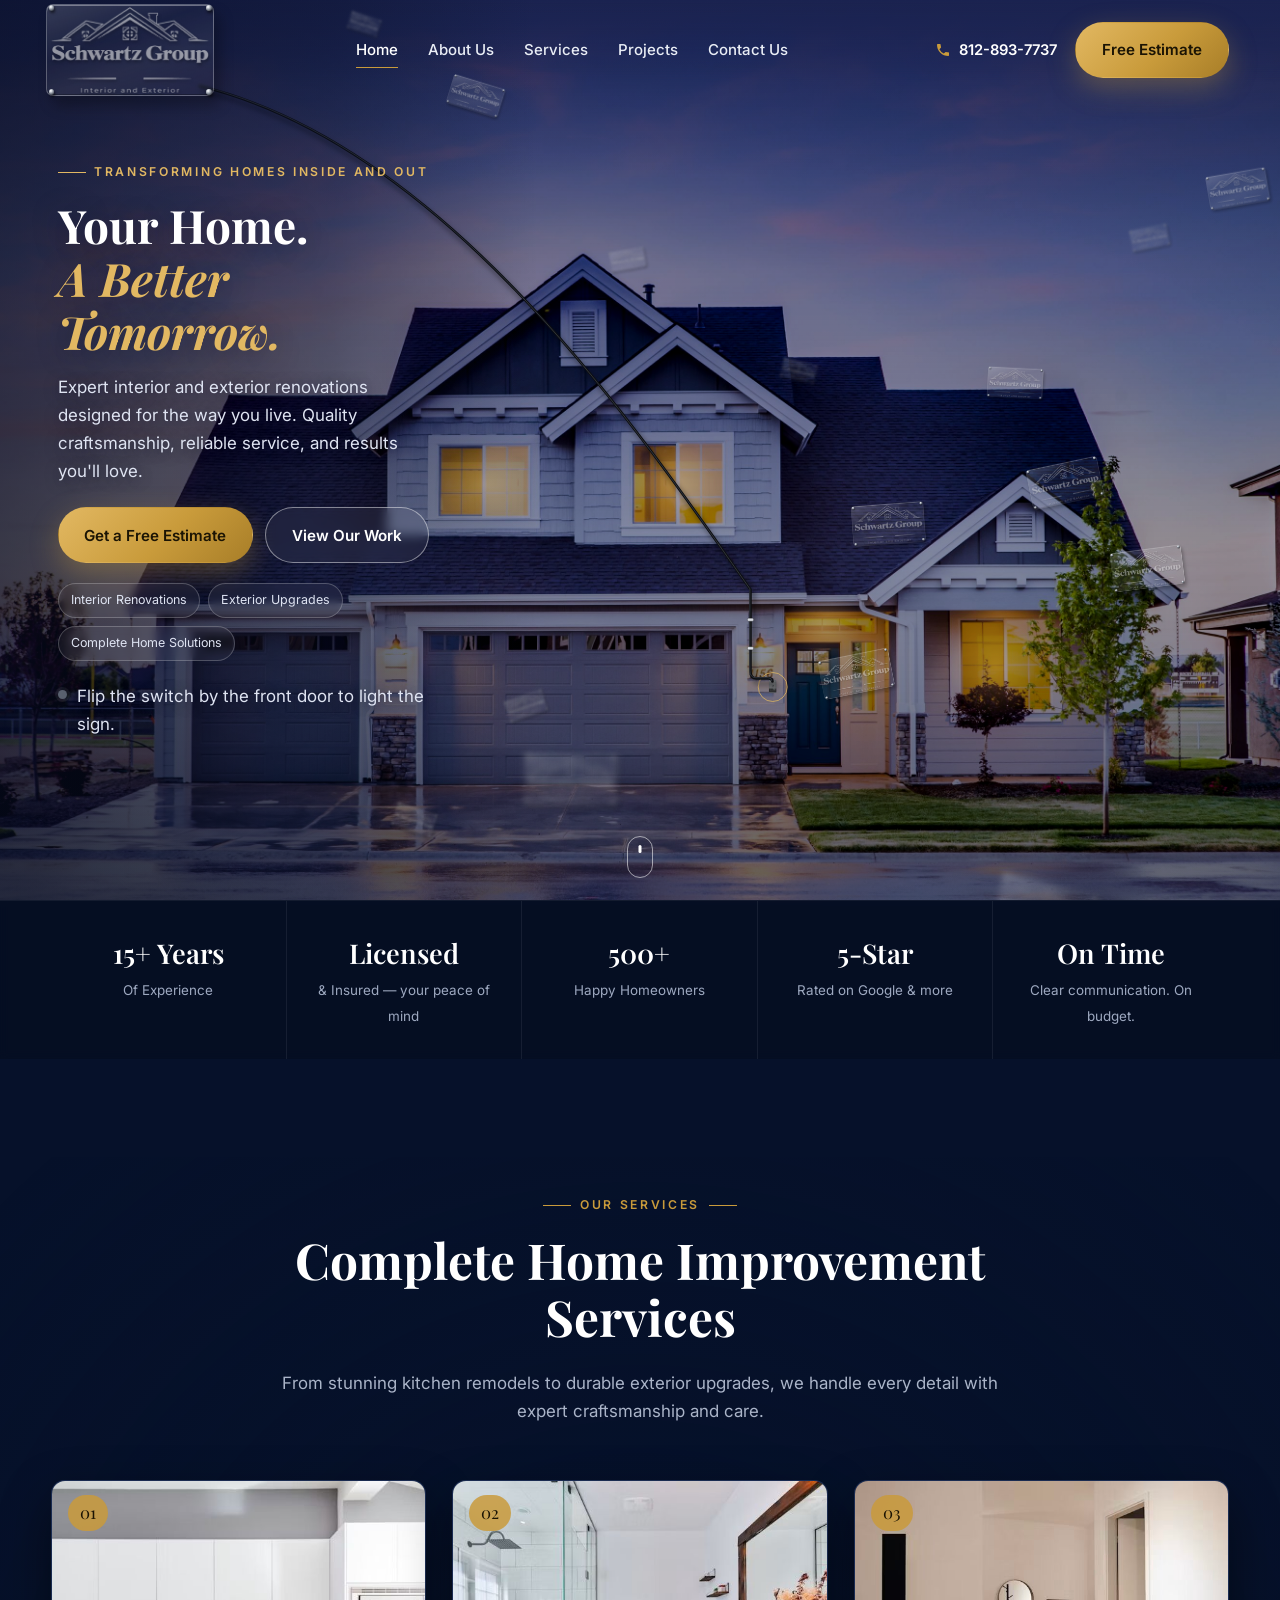
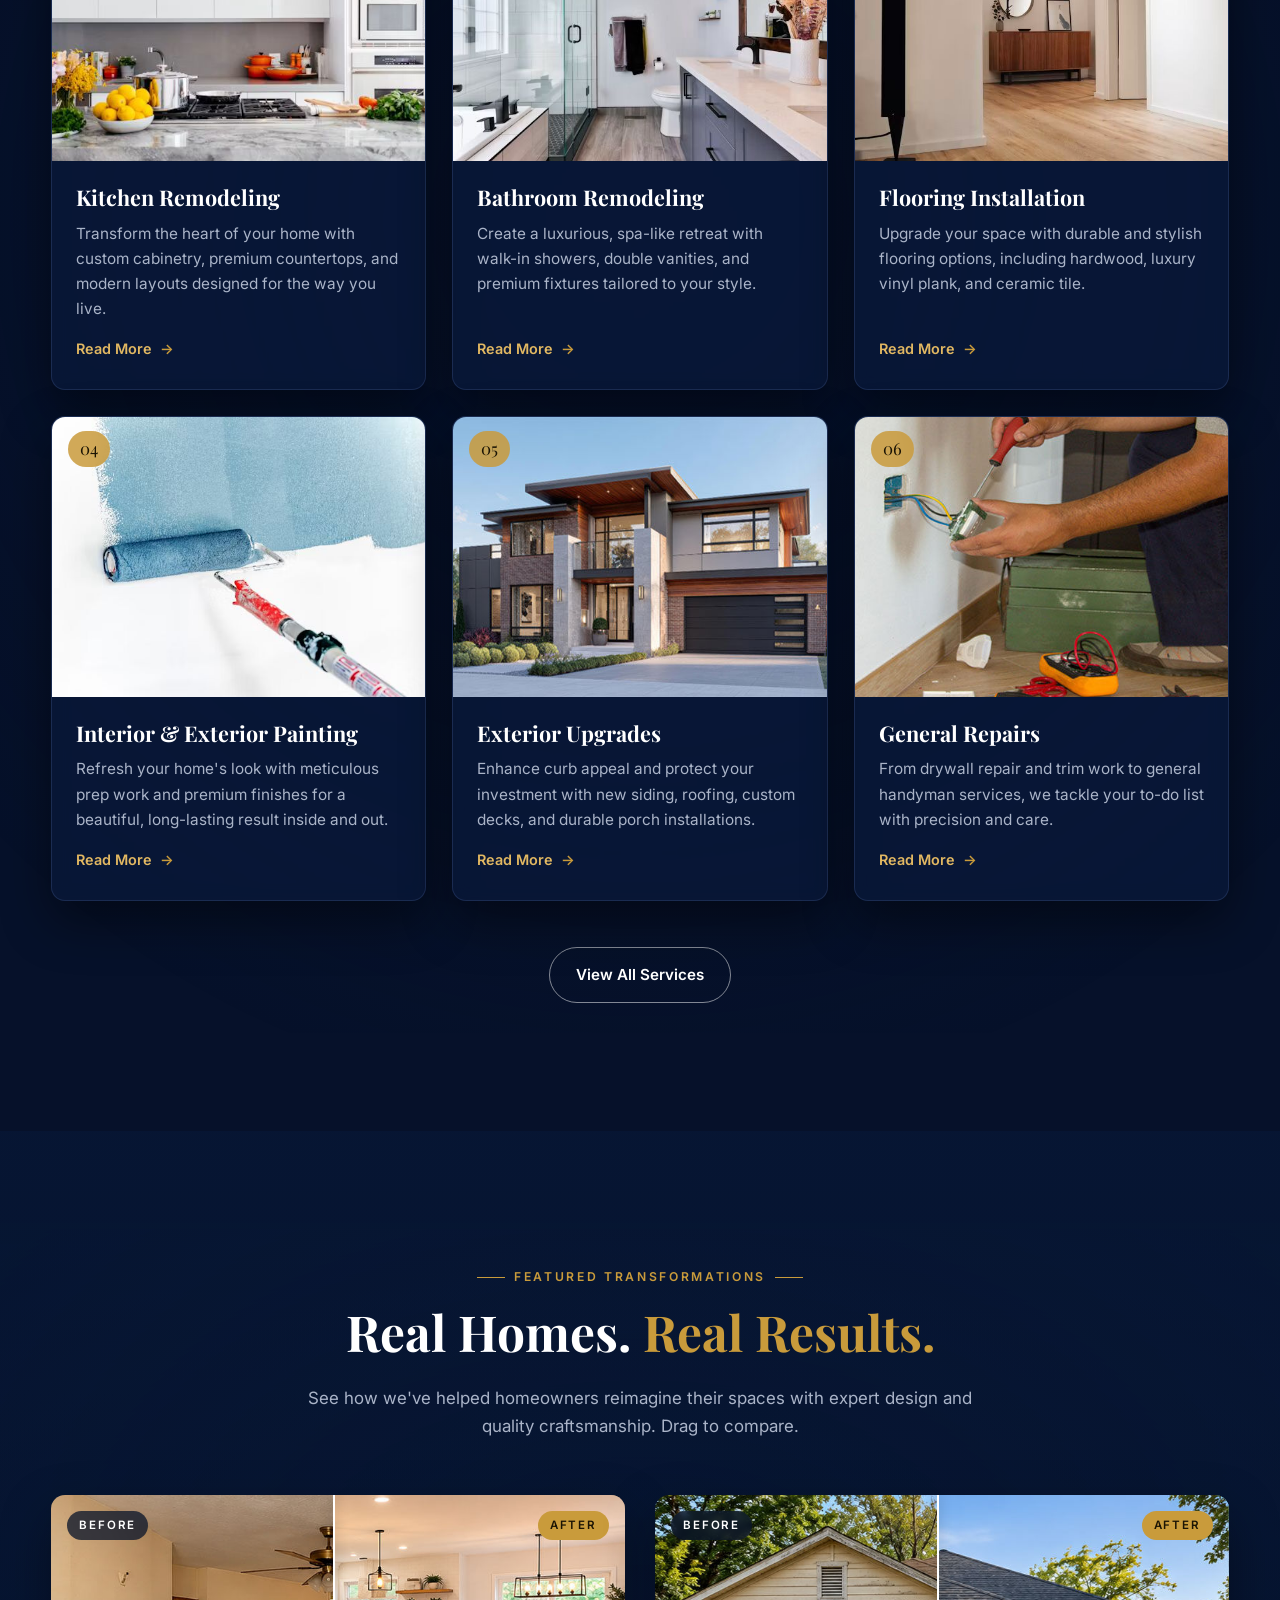
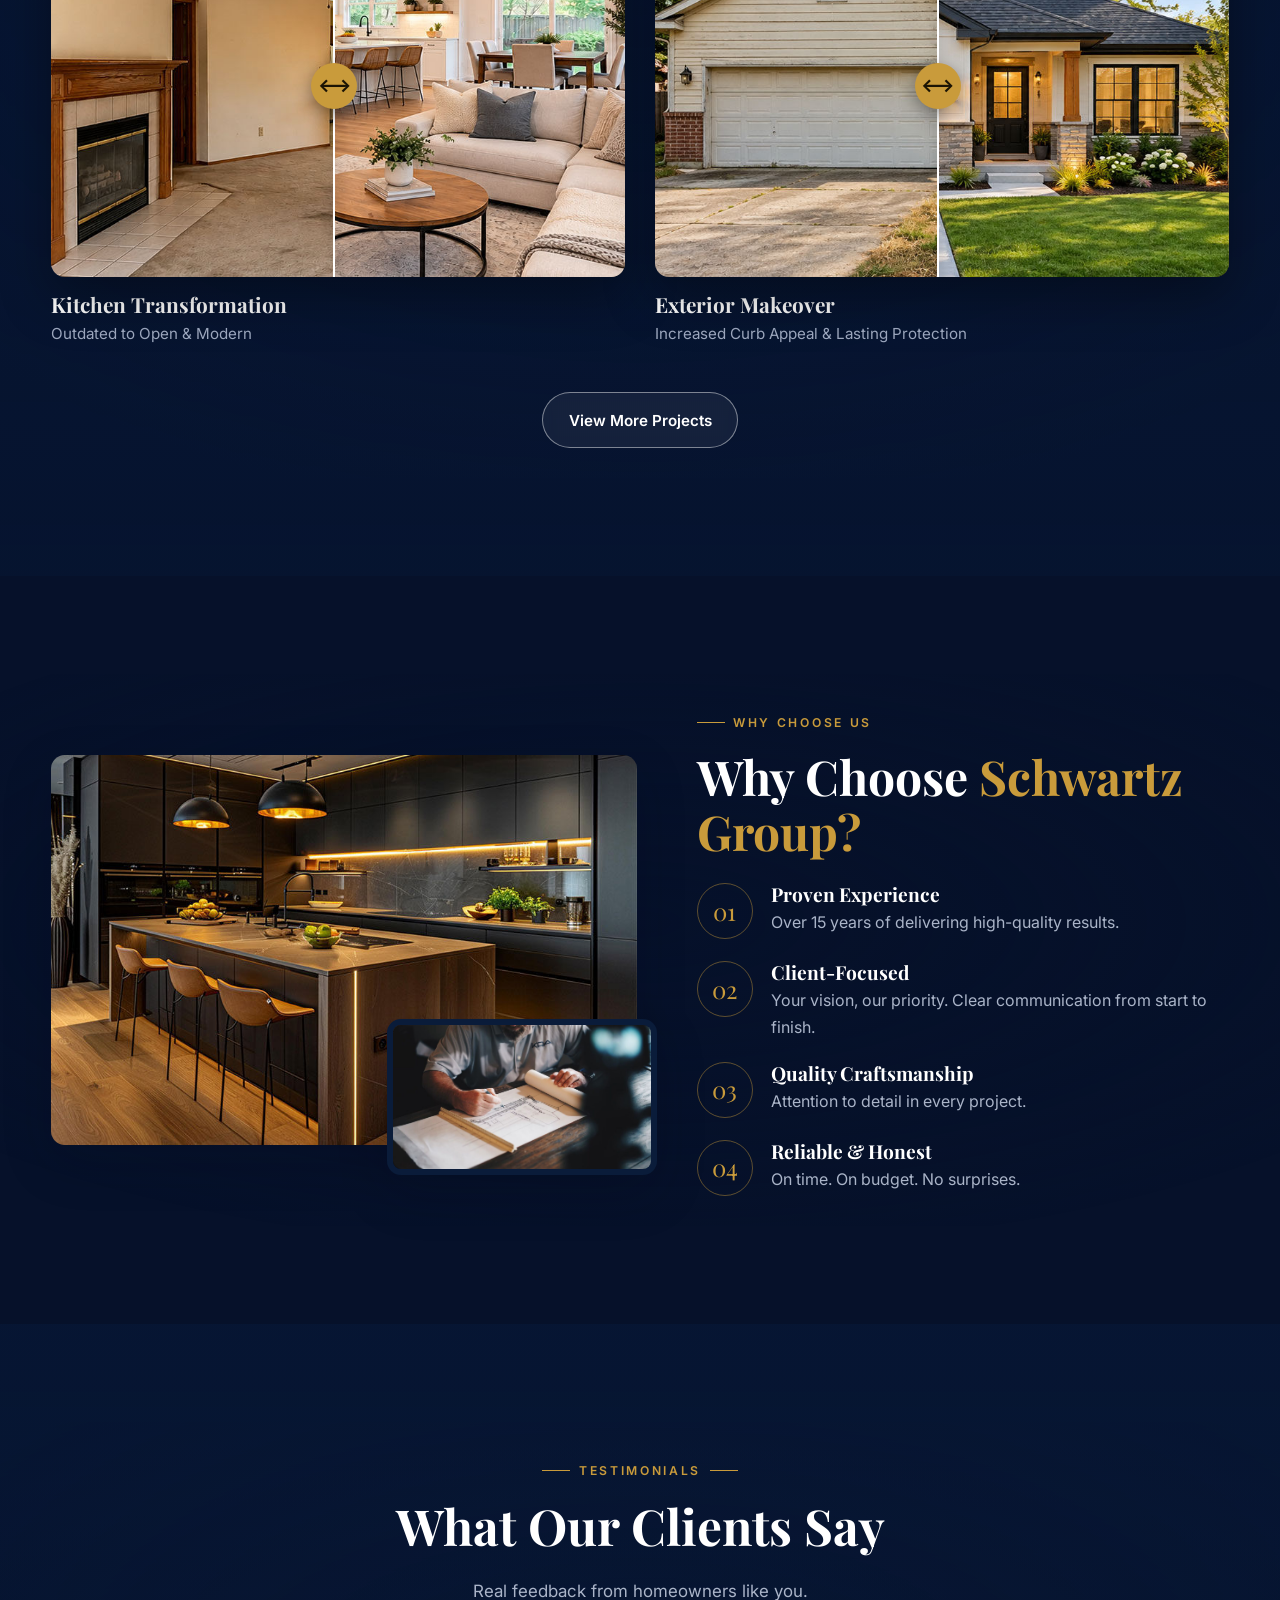
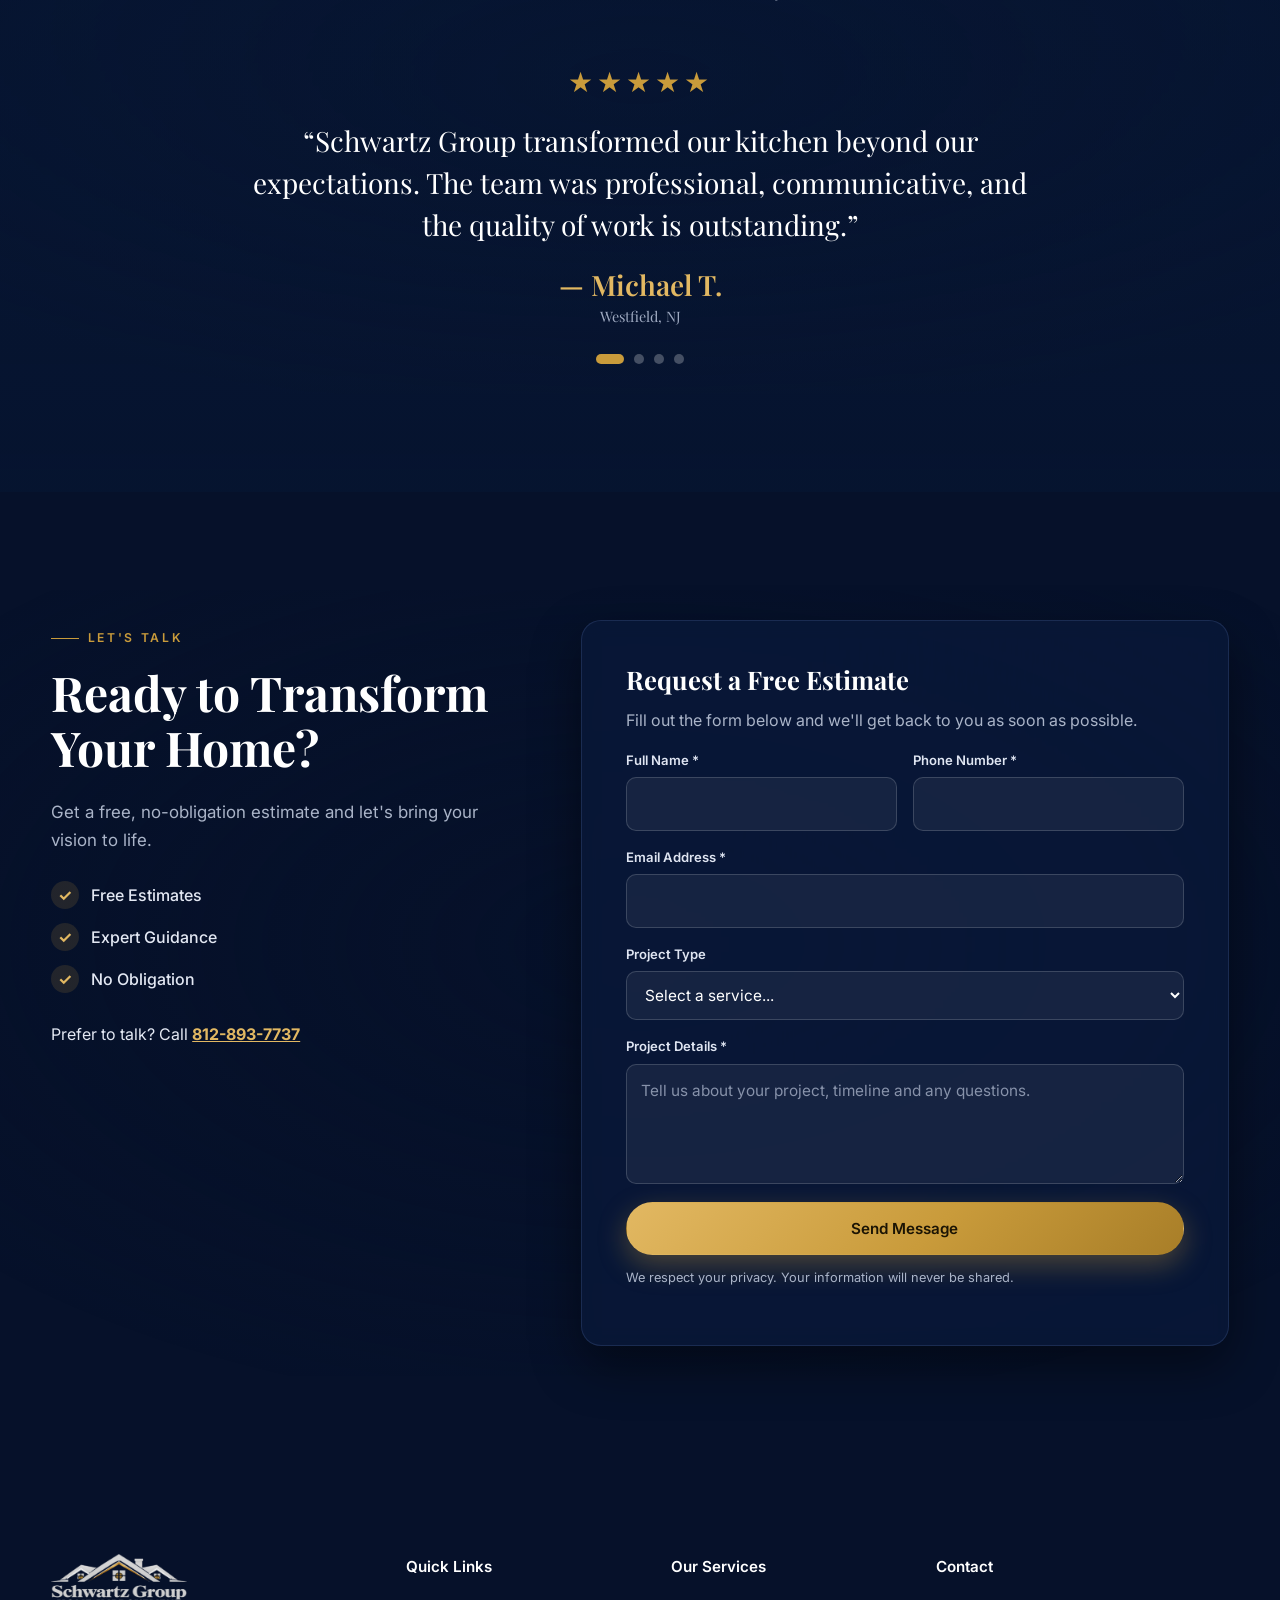
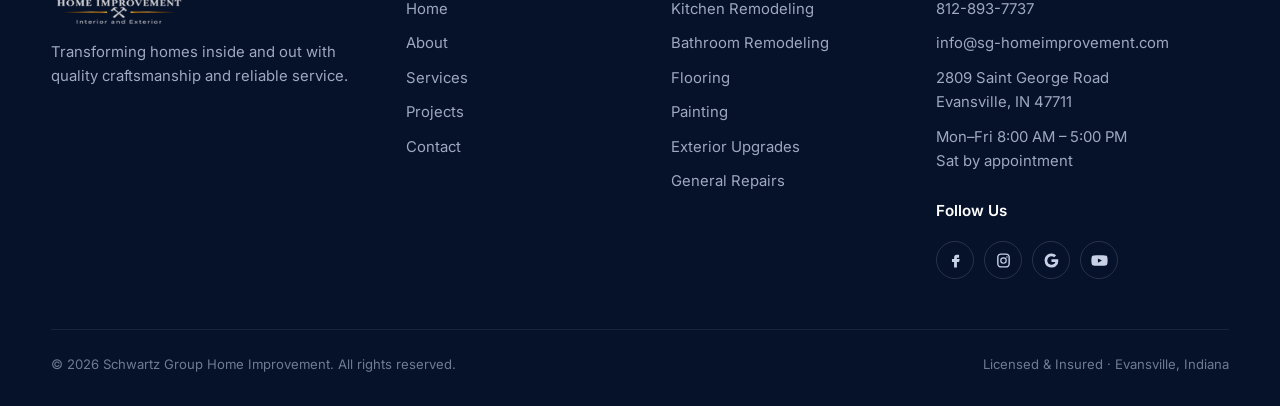
==== index.html @ bb56978c "Schwartz Group redesign: neon sign experience, dark neon theme" ====
<!DOCTYPE html>
<html lang="en">
<head>
<meta charset="UTF-8">
<meta name="viewport" content="width=device-width, initial-scale=1, viewport-fit=cover">
<title>Schwartz Group | Home Improvement in Evansville, IN</title>
<meta name="description" content="Schwartz Group Home Improvement transforms homes inside and out — kitchens, bathrooms, flooring, painting, exterior upgrades and repairs in Evansville, Indiana. Free estimates.">
<meta name="theme-color" content="#0a1c3a">
<link rel="canonical" href="https://www.sg-homeimprovement.com/">
<meta property="og:title" content="Schwartz Group | Home Improvement in Evansville, IN">
<meta property="og:description" content="Schwartz Group Home Improvement transforms homes inside and out — kitchens, bathrooms, flooring, painting, exterior upgrades and repairs in Evansville, Indiana. Free estimates.">
<meta property="og:image" content="https://www.sg-homeimprovement.com/img/hero-house-1400.jpg">
<meta property="og:type" content="website">
<link rel="icon" type="image/png" href="/img/logo-small.png">
<link rel="preconnect" href="https://fonts.googleapis.com"><link rel="preconnect" href="https://fonts.gstatic.com" crossorigin>
<link href="https://fonts.googleapis.com/css2?family=Playfair+Display:ital,wght@0,500;0,600;0,700;1,600&family=Inter:wght@300;400;500;600;700&display=swap" rel="stylesheet">
<link rel="stylesheet" href="/css/style.css">
<script type="application/ld+json">{"@context":"https://schema.org","@type":"HomeAndConstructionBusiness","name":"Schwartz Group Home Improvement","telephone":"+1-812-893-7737","email":"info@sg-homeimprovement.com","url":"https://www.sg-homeimprovement.com","logo":"https://www.sg-homeimprovement.com/img/logo.png","image":"https://www.sg-homeimprovement.com/img/hero-house-1400.jpg","address":{"@type":"PostalAddress","streetAddress":"2809 Saint George Road","addressLocality":"Evansville","addressRegion":"IN","postalCode":"47711","addressCountry":"US"},"openingHours":"Mo-Fr 08:00-17:00","foundingDate":"2009"}</script>
</head><body class="home">
<header class="site-header">
  <div class="container">
    <a class="brand" href="/" aria-label="Schwartz Group Home Improvement — home"><span class="nsign"><span class="backer"></span><img class="tube glass" src="/img/neon-blue.png" alt=""><img class="tube glass" src="/img/neon-gold.png" alt=""><img class="tube lit blue" src="/img/neon-blue.png" alt="Schwartz Group Home Improvement"><img class="tube lit gold" src="/img/neon-gold.png" alt=""><i class="standoff s1"></i><i class="standoff s2"></i><i class="standoff s3"></i><i class="standoff s4"></i></span></a>
    <nav class="main-nav" aria-label="Main"><a href="/" class="active">Home</a><a href="/about-us">About Us</a><a href="/services">Services</a><a href="/projects">Projects</a><a href="/contact-us">Contact Us</a></nav>
    <div class="header-actions">
      <a class="header-phone" href="tel:8128937737"><svg viewBox="0 0 24 24" aria-hidden="true"><path d="M6.6 10.8a15.1 15.1 0 0 0 6.6 6.6l2.2-2.2a1 1 0 0 1 1-.25 11.4 11.4 0 0 0 3.6.57 1 1 0 0 1 1 1V20a1 1 0 0 1-1 1A17 17 0 0 1 3 4a1 1 0 0 1 1-1h3.5a1 1 0 0 1 1 1c0 1.25.2 2.45.57 3.57a1 1 0 0 1-.25 1z"/></svg>812-893-7737</a>
      <a class="btn btn-gold" href="/contact-us#estimate">Free Estimate</a>
      <button class="menu-toggle" aria-label="Open menu" aria-expanded="false"><span></span><span></span><span></span></button>
    </div>
  </div>
</header>
<nav class="mobile-nav" aria-label="Mobile"><a href="/" class="active">Home</a><a href="/about-us">About Us</a><a href="/services">Services</a><a href="/projects">Projects</a><a href="/contact-us">Contact Us</a>
  <a class="btn btn-gold" href="/contact-us#estimate">Get a Free Estimate</a>
  <div class="m-contact"><a href="tel:8128937737" style="color:#fff;text-decoration:none">812-893-7737</a><br>info@sg-homeimprovement.com</div>
</nav>
<div class="emblems" aria-hidden="true"></div>
<main>

<section class="hero" aria-label="Schwartz Group — your home, a better tomorrow">
  <div class="scene">
    <img class="photo" src="/img/hero-house.jpg" srcset="/img/hero-house-1400.jpg 1400w, /img/hero-house.jpg 2800w" sizes="(max-width: 820px) 1400px, 150vw" alt="A two-story home with dark navy gabled roofs and warm lit windows at dusk" fetchpriority="high">
    <div class="grade"></div>
    <div class="windows-glow"></div>
    <button class="wall-switch" data-switch aria-label="Light switch for the neon sign" aria-pressed="false">
      <img class="sw-off" src="/img/switch-off.jpg" alt=""><img class="sw-on" src="/img/switch-on.jpg" alt=""><span class="ping"></span>
    </button>
    <div class="vignette"></div>
  </div>
  <div class="hero-copy">
    <span class="eyebrow">Transforming Homes Inside and Out</span>
    <h1 class="reveal">Your Home.<br><em>A Better Tomorrow.</em></h1>
    <p class="reveal d1">Expert interior and exterior renovations designed for the way you live. Quality craftsmanship, reliable service, and results you'll love.</p>
    <div class="btns reveal d2"><a class="btn btn-gold" href="/contact-us#estimate">Get a Free Estimate</a><a class="btn btn-ghost" href="/projects">View Our Work</a></div>
    <ul class="hero-tags reveal d2"><li>Interior Renovations</li><li>Exterior Upgrades</li><li>Complete Home Solutions</li></ul>
    <p class="switch-hint reveal d3"><span class="dot"></span><span class="state">Flip the switch by the front door to light the sign.</span></p>
  </div>
  <svg class="hero-cable" aria-hidden="true"><path class="c-shadow"/><path class="c-main"/><path class="c-hi"/></svg>
  <span class="scroll-cue" aria-hidden="true"></span>
</section>

<section class="trust">
  <div class="container">
    <div class="item"><strong>15+ Years</strong><span>Of Experience</span></div>
    <div class="item"><strong>Licensed</strong><span>&amp; Insured — your peace of mind</span></div>
    <div class="item"><strong>500+</strong><span>Happy Homeowners</span></div>
    <div class="item"><strong>5-Star</strong><span>Rated on Google &amp; more</span></div>
    <div class="item"><strong>On Time</strong><span>Clear communication. On budget.</span></div>
  </div>
</section>

<section class="section" id="services">
  <div class="container">
    <div class="section-head reveal"><span class="eyebrow">Our Services</span><h2>Complete Home Improvement Services</h2><p>From stunning kitchen remodels to durable exterior upgrades, we handle every detail with expert craftsmanship and care.</p></div>
    <div class="grid-3">
      <article class="card reveal d0">
        <div class="media"><img src="/img/kitchen.jpg" alt="Kitchen Remodeling" loading="lazy"><span class="num">01</span></div>
        <div class="body"><h3>Kitchen Remodeling</h3><p>Transform the heart of your home with custom cabinetry, premium countertops, and modern layouts designed for the way you live.</p><a class="more" href="/services#kitchen">Read More</a></div>
      </article>
      <article class="card reveal d1">
        <div class="media"><img src="/img/bathroom.jpg" alt="Bathroom Remodeling" loading="lazy"><span class="num">02</span></div>
        <div class="body"><h3>Bathroom Remodeling</h3><p>Create a luxurious, spa-like retreat with walk-in showers, double vanities, and premium fixtures tailored to your style.</p><a class="more" href="/services#bathroom">Read More</a></div>
      </article>
      <article class="card reveal d2">
        <div class="media"><img src="/img/flooring.jpg" alt="Flooring Installation" loading="lazy"><span class="num">03</span></div>
        <div class="body"><h3>Flooring Installation</h3><p>Upgrade your space with durable and stylish flooring options, including hardwood, luxury vinyl plank, and ceramic tile.</p><a class="more" href="/services#flooring">Read More</a></div>
      </article>
      <article class="card reveal d0">
        <div class="media"><img src="/img/painting.jpg" alt="Interior & Exterior Painting" loading="lazy"><span class="num">04</span></div>
        <div class="body"><h3>Interior & Exterior Painting</h3><p>Refresh your home's look with meticulous prep work and premium finishes for a beautiful, long-lasting result inside and out.</p><a class="more" href="/services#painting">Read More</a></div>
      </article>
      <article class="card reveal d1">
        <div class="media"><img src="/img/exterior.jpg" alt="Exterior Upgrades" loading="lazy"><span class="num">05</span></div>
        <div class="body"><h3>Exterior Upgrades</h3><p>Enhance curb appeal and protect your investment with new siding, roofing, custom decks, and durable porch installations.</p><a class="more" href="/services#exterior">Read More</a></div>
      </article>
      <article class="card reveal d2">
        <div class="media"><img src="/img/repairs.jpg" alt="General Repairs & Maintenance" loading="lazy"><span class="num">06</span></div>
        <div class="body"><h3>General Repairs</h3><p>From drywall repair and trim work to general handyman services, we tackle your to-do list with precision and care.</p><a class="more" href="/services#repairs">Read More</a></div>
      </article></div>
    <div class="center-btn"><a class="btn btn-outline" href="/services">View All Services</a></div>
  </div>
</section>

<section class="section dark">
  <div class="container">
    <div class="section-head reveal"><span class="eyebrow">Featured Transformations</span><h2>Real Homes. <span class="gold-text">Real Results.</span></h2><p>See how we've helped homeowners reimagine their spaces with expert design and quality craftsmanship. Drag to compare.</p></div>
    <div class="ba-grid">
      <div class="reveal"><div class="ba"><img src="/img/kitchen-before.jpg" alt="Living space before renovation"><div class="after-wrap"><img src="/img/kitchen-after.jpg" alt="Living space after renovation"></div><span class="handle"></span><span class="tag b">Before</span><span class="tag a">After</span></div>
        <div class="ba-cap"><h4>Kitchen Transformation</h4><p>Outdated to Open &amp; Modern</p></div></div>
      <div class="reveal d1"><div class="ba"><img src="/img/exterior-before.jpg" alt="Home exterior before"><div class="after-wrap"><img src="/img/exterior-after.jpg" alt="Home exterior after"></div><span class="handle"></span><span class="tag b">Before</span><span class="tag a">After</span></div>
        <div class="ba-cap"><h4>Exterior Makeover</h4><p>Increased Curb Appeal &amp; Lasting Protection</p></div></div>
    </div>
    <div class="center-btn"><a class="btn btn-ghost" href="/projects">View More Projects</a></div>
  </div>
</section>

<section class="section">
  <div class="container why">
    <div class="photo-stack reveal"><img src="/img/cabinetry.jpg" alt="Custom kitchen with island and pendant lighting" loading="lazy"><img class="float" src="/img/planning.jpg" alt="Planning a renovation on blueprints" loading="lazy"></div>
    <div>
      <span class="eyebrow">Why Choose Us</span>
      <h2 style="font-size:clamp(2rem,4vw,3rem)">Why Choose <span class="gold-text">Schwartz Group?</span></h2>
      <div class="why-list">
        <div class="why-item reveal"><span class="n">01</span><div><h4>Proven Experience</h4><p>Over 15 years of delivering high-quality results.</p></div></div>
        <div class="why-item reveal d1"><span class="n">02</span><div><h4>Client-Focused</h4><p>Your vision, our priority. Clear communication from start to finish.</p></div></div>
        <div class="why-item reveal d2"><span class="n">03</span><div><h4>Quality Craftsmanship</h4><p>Attention to detail in every project.</p></div></div>
        <div class="why-item reveal d3"><span class="n">04</span><div><h4>Reliable &amp; Honest</h4><p>On time. On budget. No surprises.</p></div></div>
      </div>
    </div>
  </div>
</section>

<section class="section dark">
  <div class="container">
    <div class="section-head reveal"><span class="eyebrow">Testimonials</span><h2>What Our Clients Say</h2><p>Real feedback from homeowners like you.</p></div>
    <div class="testi reveal"><div class="quote"><div class="q"><div class="stars">★★★★★</div>“Schwartz Group transformed our kitchen beyond our expectations. The team was professional, communicative, and the quality of work is outstanding.”<div class="who">— Michael T.<span>Westfield, NJ</span></div></div><div class="q"><div class="stars">★★★★★</div>“Our bathroom remodel exceeded everything we imagined. Beautiful work, great attention to detail, and a fantastic team to work with.”<div class="who">— Amanda R.<span>Fanwood, NJ</span></div></div><div class="q"><div class="stars">★★★★★</div>“From the estimate to the final walkthrough, Schwartz Group was incredible. Our home's exterior looks amazing. Highly recommend!”<div class="who">— David L.<span>Scotch Plains, NJ</span></div></div><div class="q"><div class="stars">★★★★★</div>“The flooring installation was seamless. They were in and out in no time, and the new floors completely changed the feel of our living room.”<div class="who">— Sarah K.<span>Evansville, IN</span></div></div></div><div class="dots"><button aria-label="Review 1"></button><button aria-label="Review 2"></button><button aria-label="Review 3"></button><button aria-label="Review 4"></button></div></div>
  </div>
</section>

<section class="section">
  <div class="container estimate">
    <div class="reveal">
      <span class="eyebrow">Let's Talk</span>
      <h2 style="font-size:clamp(2rem,4vw,3rem)">Ready to Transform Your Home?</h2>
      <p style="color:var(--muted);font-size:1.06rem">Get a free, no-obligation estimate and let's bring your vision to life.</p>
      <ul class="perks"><li>Free Estimates</li><li>Expert Guidance</li><li>No Obligation</li></ul>
      <p style="margin-top:28px">Prefer to talk? Call <a href="tel:8128937737" style="color:var(--navy);font-weight:700">812-893-7737</a></p>
    </div>
    <div class="reveal d1">
<div class="form-card" id="estimate">
  <h3>Request a Free Estimate</h3>
  <p style="color:var(--muted)">Fill out the form below and we'll get back to you as soon as possible.</p>
  <form class="estimate-form" novalidate>
    <div class="form-grid">
      <div class="field"><label for="f-name">Full Name *</label><input id="f-name" name="name" required autocomplete="name"></div>
      <div class="field"><label for="f-phone">Phone Number *</label><input id="f-phone" name="phone" type="tel" required autocomplete="tel"></div>
      <div class="field full"><label for="f-email">Email Address *</label><input id="f-email" name="email" type="email" required autocomplete="email"></div>
      <div class="field full"><label for="f-type">Project Type</label><select id="f-type" name="projectType"><option value="">Select a service...</option><option>Kitchen Remodeling</option><option>Bathroom Remodeling</option><option>Flooring Installation</option><option>Interior/Exterior Painting</option><option>Exterior Upgrades</option><option>General Repairs</option><option>Other</option></select></div>
      <div class="field full"><label for="f-msg">Project Details *</label><textarea id="f-msg" name="details" required placeholder="Tell us about your project, timeline and any questions."></textarea></div>
      <input type="text" name="company" tabindex="-1" autocomplete="off" style="position:absolute;left:-9999px" aria-hidden="true">
    </div>
    <button class="btn btn-gold" type="submit">Send Message</button>
    <div class="form-msg" role="status" aria-live="polite"></div>
    <p class="form-note">We respect your privacy. Your information will never be shared.</p>
  </form>
</div></div>
  </div>
</section>
</main>
<footer class="site-footer">
  <div class="container">
    <div class="footer-grid">
      <div><img class="f-logo" src="/img/logo-light.png" alt="Schwartz Group Home Improvement" loading="lazy"><p>Transforming homes inside and out with quality craftsmanship and reliable service.</p></div>
      <div><h5>Quick Links</h5><ul><li><a href="/">Home</a></li><li><a href="/about-us">About</a></li><li><a href="/services">Services</a></li><li><a href="/projects">Projects</a></li><li><a href="/contact-us">Contact</a></li></ul></div>
      <div><h5>Our Services</h5><ul><li><a href="/services#kitchen">Kitchen Remodeling</a></li><li><a href="/services#bathroom">Bathroom Remodeling</a></li><li><a href="/services#flooring">Flooring</a></li><li><a href="/services#painting">Painting</a></li><li><a href="/services#exterior">Exterior Upgrades</a></li><li><a href="/services#repairs">General Repairs</a></li></ul></div>
      <div><h5>Contact</h5><ul>
        <li><a href="tel:8128937737">812-893-7737</a></li>
        <li><a href="mailto:info@sg-homeimprovement.com">info@sg-homeimprovement.com</a></li>
        <li>2809 Saint George Road<br>Evansville, IN 47711</li>
        <li>Mon–Fri 8:00 AM – 5:00 PM<br>Sat by appointment</li></ul>
        <h5 style="margin-top:24px">Follow Us</h5>
        <div class="social">
          <a href="#" aria-label="Facebook"><svg viewBox="0 0 24 24"><path d="M14 8h3V4h-3c-2.8 0-4 1.7-4 4.2V10H7v4h3v8h4v-8h3l1-4h-4V8.6c0-.4.3-.6.6-.6z"/></svg></a>
          <a href="#" aria-label="Instagram"><svg viewBox="0 0 24 24"><path d="M12 7.3A4.7 4.7 0 1 0 16.7 12 4.7 4.7 0 0 0 12 7.3zm0 7.7a3 3 0 1 1 3-3 3 3 0 0 1-3 3zm6-7.9a1.1 1.1 0 1 1-1.1-1.1A1.1 1.1 0 0 1 18 7.1zM21 8c0-1.7-.4-3.2-1.6-4.4S16.7 2 15 2H9C7.3 2 5.8 2.4 4.6 3.6S3 6.3 3 8v8c0 1.7.4 3.2 1.6 4.4S7.3 22 9 22h6c1.7 0 3.2-.4 4.4-1.6S21 17.7 21 16zm-2 8.2a3.6 3.6 0 0 1-3.8 3.8H8.8A3.6 3.6 0 0 1 5 16.2V7.8A3.6 3.6 0 0 1 8.8 4h6.4A3.6 3.6 0 0 1 19 7.8z"/></svg></a>
          <a href="#" aria-label="Google"><svg viewBox="0 0 24 24"><path d="M21.6 12.2c0-.7-.1-1.4-.2-2H12v3.8h5.4a4.6 4.6 0 0 1-2 3v2.5h3.2a9.7 9.7 0 0 0 3-7.3zM12 22a9.5 9.5 0 0 0 6.6-2.4l-3.2-2.5a6 6 0 0 1-9-3.1H3.1v2.6A10 10 0 0 0 12 22zM6.4 14a6 6 0 0 1 0-3.9V7.5H3.1a10 10 0 0 0 0 9zM12 6a5.4 5.4 0 0 1 3.8 1.5l2.8-2.8A9.6 9.6 0 0 0 12 2a10 10 0 0 0-8.9 5.5l3.3 2.6A6 6 0 0 1 12 6z"/></svg></a>
          <a href="#" aria-label="YouTube"><svg viewBox="0 0 24 24"><path d="M23 7.2a3 3 0 0 0-2.1-2.1C19 4.6 12 4.6 12 4.6s-7 0-8.9.5A3 3 0 0 0 1 7.2 31 31 0 0 0 .5 12a31 31 0 0 0 .5 4.8 3 3 0 0 0 2.1 2.1c1.9.5 8.9.5 8.9.5s7 0 8.9-.5a3 3 0 0 0 2.1-2.1 31 31 0 0 0 .5-4.8 31 31 0 0 0-.5-4.8zM9.8 15V9l5.7 3z"/></svg></a>
        </div></div>
    </div>
    <div class="footer-bottom"><span>© <span id="year">2026</span> Schwartz Group Home Improvement. All rights reserved.</span><span>Licensed &amp; Insured · Evansville, Indiana</span></div>
  </div>
</footer>
<script src="/js/neon-field.js" defer></script>
<script src="/js/main.js" defer></script>
</body>
</html>
---- css/style.css ----
/* Schwartz Group Home Improvement — site styles */
:root{
  --navy:#0a1c3a; --navy-2:#07132a; --navy-3:#112a52;
  --gold:#c99b3b; --gold-2:#e2b862; --gold-dark:#a87e28;
  --beige:#f8f6f0; --ink:#1d2433; --muted:#5d6577; --line:rgba(10,28,58,.12);
  --radius:14px; --shadow:0 18px 50px rgba(5,12,30,.18);
  --serif:'Playfair Display',Georgia,serif; --sans:'Inter',system-ui,-apple-system,Segoe UI,Roboto,sans-serif;
  --header-h:100px;
}
*{box-sizing:border-box}
html{scroll-behavior:smooth}
body{margin:0;font-family:var(--sans);color:var(--ink);background:var(--beige);line-height:1.65;overflow-x:hidden;-webkit-font-smoothing:antialiased}
img{max-width:100%;display:block}
a{color:inherit}
h1,h2,h3,h4{font-family:var(--serif);color:var(--navy);line-height:1.15;margin:0 0 .5em;font-weight:700}
p{margin:0 0 1em}
.container{width:min(1200px,92vw);margin:0 auto}
.eyebrow{font-family:var(--sans);text-transform:uppercase;letter-spacing:.22em;font-size:.76rem;font-weight:600;color:var(--gold);display:inline-flex;align-items:center;gap:.7em;margin-bottom:1rem}
.eyebrow::before{content:"";width:28px;height:1px;background:currentColor}
.section{padding:clamp(70px,10vw,130px) 0;position:relative}
.section-head{max-width:720px;margin:0 auto 54px;text-align:center}
.section-head .eyebrow::after{content:"";width:28px;height:1px;background:currentColor}
.section-head h2{font-size:clamp(2rem,4.2vw,3.1rem)}
.section-head p{color:var(--muted);font-size:1.06rem}
.dark{background:var(--navy);color:#d5dbe8}
.dark h2,.dark h3,.dark h4{color:#fff}
.dark .section-head p{color:#aab4c8}
.gold-text{color:var(--gold)}

/* Buttons */
.btn{display:inline-flex;align-items:center;justify-content:center;gap:.55em;padding:.95em 1.7em;border-radius:999px;font-weight:600;font-size:.95rem;text-decoration:none;border:1px solid transparent;cursor:pointer;transition:transform .25s ease,background .25s,box-shadow .25s,color .25s;font-family:var(--sans)}
.btn:hover{transform:translateY(-2px)}
.btn-gold{background:linear-gradient(135deg,var(--gold-2),var(--gold) 55%,var(--gold-dark));color:#1b1404;box-shadow:0 10px 28px rgba(201,155,59,.35)}
.btn-gold:hover{box-shadow:0 14px 34px rgba(201,155,59,.5)}
.btn-ghost{border-color:rgba(255,255,255,.45);color:#fff;background:rgba(255,255,255,.06);backdrop-filter:blur(6px)}
.btn-ghost:hover{background:rgba(255,255,255,.16)}
.btn-navy{background:var(--navy);color:#fff}
.btn-outline{border-color:var(--navy);color:var(--navy)}
.btn-outline:hover{background:var(--navy);color:#fff}

/* Header */
.site-header{position:fixed;inset:0 0 auto 0;z-index:100;height:var(--header-h);display:flex;align-items:center;transition:background .35s,box-shadow .35s,backdrop-filter .35s}
.site-header.solid,.site-header.always-solid{background:rgba(7,19,42,.86);backdrop-filter:blur(14px) saturate(1.3);box-shadow:0 8px 30px rgba(0,0,0,.25)}
.site-header .container{display:flex;align-items:center;justify-content:space-between;gap:24px}
.brand{display:block;text-decoration:none}
.brand .nsign{width:158px;transition:transform .3s}
.brand:hover .nsign{transform:scale(1.04)}
.brand .nsign .backer{border-radius:7px}
.brand .nsign .lit.blue{filter:brightness(1.25) drop-shadow(0 0 1px #fff) drop-shadow(0 0 2px #7fb4ff) drop-shadow(0 0 6px #3f86ff) drop-shadow(0 0 14px #2a6dff)}
.brand .nsign .lit.gold{filter:brightness(1.3) drop-shadow(0 0 1px #fff7e0) drop-shadow(0 0 2px #ffcf6b) drop-shadow(0 0 6px #ffae2b) drop-shadow(0 0 14px #ff9800)}
.brand .nsign .glass{opacity:.6}
.main-nav{display:flex;gap:30px}
.main-nav a{color:#e9edf5;text-decoration:none;font-weight:500;font-size:.94rem;position:relative;padding:6px 0}
.main-nav a::after{content:"";position:absolute;left:0;bottom:0;height:1.5px;width:0;background:var(--gold);transition:width .3s}
.main-nav a:hover::after,.main-nav a.active::after{width:100%}
.main-nav a.active{color:#fff}
.header-actions{display:flex;align-items:center;gap:18px}
.header-phone{color:#fff;text-decoration:none;font-weight:600;font-size:.92rem;display:flex;align-items:center;gap:8px}
.header-phone svg{width:16px;height:16px;fill:var(--gold)}
.menu-toggle{display:none;background:none;border:0;width:44px;height:44px;cursor:pointer;position:relative}
.menu-toggle span{position:absolute;left:10px;right:10px;height:2px;background:#fff;transition:transform .3s,opacity .3s}
.menu-toggle span:nth-child(1){top:15px}.menu-toggle span:nth-child(2){top:21px}.menu-toggle span:nth-child(3){top:27px}
.nav-open .menu-toggle span:nth-child(1){transform:translateY(6px) rotate(45deg)}
.nav-open .menu-toggle span:nth-child(2){opacity:0}
.nav-open .menu-toggle span:nth-child(3){transform:translateY(-6px) rotate(-45deg)}
.mobile-nav{position:fixed;inset:0;z-index:99;background:rgba(7,19,42,.97);backdrop-filter:blur(10px);display:flex;flex-direction:column;justify-content:center;padding:0 9vw;gap:6px;opacity:0;pointer-events:none;transition:opacity .35s}
.nav-open .mobile-nav{opacity:1;pointer-events:auto}
.mobile-nav a{color:#fff;text-decoration:none;font-family:var(--serif);font-size:2rem;padding:8px 0;border-bottom:1px solid rgba(255,255,255,.08)}
.mobile-nav a.active{color:var(--gold)}
.mobile-nav .btn{margin-top:24px;font-family:var(--sans);font-size:1rem;border-bottom:0}
.mobile-nav .m-contact{margin-top:20px;color:#aab4c8;font-size:.95rem;font-family:var(--sans);border:0}

/* ================= HERO SCENE ================= */
.hero{position:relative;height:100vh;height:100svh;min-height:620px;overflow:hidden;
  background:linear-gradient(180deg,#1b2350 0%,#323d7a 45%,#5b5f99 100%);isolation:isolate}
.scene{position:absolute;left:50%;bottom:0;width:max(100vw,calc(100svh * 1.5006));aspect-ratio:2800/1866;transform:translateX(-50%);
  -webkit-mask-image:linear-gradient(to bottom,transparent 0,#000 9%);mask-image:linear-gradient(to bottom,transparent 0,#000 9%)}
.scene .photo{position:absolute;inset:0;width:100%;height:100%;object-fit:cover;filter:brightness(.78) contrast(1.06) saturate(1.04);transition:filter 1.2s ease}
.scene .grade{position:absolute;inset:0;pointer-events:none;mix-blend-mode:multiply;
  background:linear-gradient(180deg,rgba(40,50,120,.85) 0%,rgba(70,75,140,.55) 30%,rgba(60,70,120,.35) 60%,rgba(20,28,60,.55) 100%);transition:opacity 1.2s}
.scene .vignette{position:absolute;inset:0;pointer-events:none;background:radial-gradient(120% 90% at 50% 60%,transparent 45%,rgba(4,8,22,.55) 100%)}
.scene .windows-glow{position:absolute;inset:0;pointer-events:none;mix-blend-mode:screen;opacity:.55;
  background:
   radial-gradient(5% 6% at 38.5% 53.8%,rgba(255,190,90,.55),transparent 70%),
   radial-gradient(5% 6% at 52.6% 53.8%,rgba(255,190,90,.55),transparent 70%),
   radial-gradient(5% 8% at 76.3% 74%,rgba(255,190,90,.5),transparent 70%),
   radial-gradient(4% 5% at 63.6% 69.5%,rgba(255,200,110,.45),transparent 70%)}

/* light spill when sign is on */
.spill{position:absolute;inset:0;pointer-events:none;mix-blend-mode:screen;opacity:0;transition:opacity .25s}
.spill.wall{background:
  radial-gradient(16% 15% at 45.4% 61.5%,rgba(255,206,120,.55),transparent 70%),
  radial-gradient(26% 22% at 45.4% 60%,rgba(120,170,255,.35),transparent 72%)}
.spill.ground{background:
  radial-gradient(10% 5% at 45.4% 90%,rgba(255,200,110,.5),transparent 70%),
  radial-gradient(6% 7% at 45.4% 93%,rgba(140,180,255,.35),transparent 70%);filter:blur(6px)}
.on .spill{opacity:1}
.on .spill.ground{opacity:.85}

/* The sign */
.nsign{position:relative;display:block;aspect-ratio:1360/740}
.scene .sign{position:absolute;left:35.4%;top:52.6%;width:20%;z-index:3}
.nsign .backer{position:absolute;inset:-4% -3%;border-radius:10px;
  background:linear-gradient(160deg,rgba(255,255,255,.16),rgba(255,255,255,.03) 38%,rgba(255,255,255,.07) 62%,rgba(255,255,255,.02));
  border:1px solid rgba(255,255,255,.28);
  box-shadow:inset 0 1px 0 rgba(255,255,255,.35),inset 0 -1px 0 rgba(0,0,0,.25),6px 10px 14px rgba(0,0,0,.28);
  backdrop-filter:blur(1.5px) brightness(1.04)}
.nsign .standoff{position:absolute;width:3.4%;aspect-ratio:1;border-radius:50%;
  background:radial-gradient(circle at 35% 30%,#fff 0,#d9dde3 18%,#8a919c 48%,#3f444c 78%,#22262c 100%);
  box-shadow:1px 2px 3px rgba(0,0,0,.6)}
.nsign .s1{left:-1.5%;top:-2%}.nsign .s2{right:-1.5%;top:-2%}.nsign .s3{left:-1.5%;bottom:-2%}.nsign .s4{right:-1.5%;bottom:-2%}
.nsign .tube{position:absolute;inset:0;width:100%;height:100%;pointer-events:none;transition:opacity .08s}
/* unlit glass tubes */
.nsign .glass{filter:grayscale(1) brightness(1.5) contrast(.8) drop-shadow(1px 2px 1.5px rgba(0,0,0,.55));opacity:.42}
/* lit tubes */
.nsign .lit{opacity:0}
.nsign .lit.blue{filter:brightness(1.25) drop-shadow(0 0 1px #fff) drop-shadow(0 0 3px #7fb4ff) drop-shadow(0 0 9px #3f86ff) drop-shadow(0 0 22px #2a6dff)}
.nsign .lit.gold{filter:brightness(1.3) drop-shadow(0 0 1px #fff7e0) drop-shadow(0 0 3px #ffcf6b) drop-shadow(0 0 10px #ffae2b) drop-shadow(0 0 24px #ff9800)}
.sign-on .nsign .lit{opacity:1}
.sign-on .nsign .glass{opacity:.15}
.nsign .label{position:absolute;left:0;right:0;top:104%;text-align:center;font-size:clamp(9px,.55vw,12px);letter-spacing:.3em;color:rgba(255,255,255,.0)}

/* cable */
.cable{position:absolute;inset:0;width:100%;height:100%;pointer-events:none;z-index:2;overflow:visible}

/* in-scene switch: real plate, scaled + graded to sit in the siding by the front door */
.wall-switch{position:absolute;left:59.5%;top:75.6%;width:.62%;aspect-ratio:400/612;z-index:4;padding:0;border:0;background:none;cursor:pointer}
.wall-switch img{position:absolute;inset:0;width:100%;height:100%;object-fit:cover;border-radius:1px;
  filter:brightness(.52) saturate(.3) contrast(.92) hue-rotate(195deg);
  box-shadow:.6px 1px 1.2px rgba(0,0,0,.55),-.3px -.3px 0 rgba(255,255,255,.08);
  -webkit-mask-image:radial-gradient(140% 120% at 50% 50%,#000 70%,rgba(0,0,0,.85));mask-image:radial-gradient(140% 120% at 50% 50%,#000 70%,rgba(0,0,0,.85))}
.wall-switch::before{content:"";position:absolute;left:50%;top:50%;width:48px;height:48px;transform:translate(-50%,-50%);border-radius:50%}
.wall-switch .ping{position:absolute;left:50%;top:50%;width:30px;height:30px;margin:-15px 0 0 -15px;border-radius:50%;border:1px solid rgba(226,184,98,.75);animation:ping 2.2s ease-out infinite;pointer-events:none}
.sign-on .wall-switch .ping{display:none}
@keyframes ping{0%{transform:scale(.25);opacity:.9}100%{transform:scale(1.4);opacity:0}}
.wall-switch .sw-on{opacity:0}.sign-on .wall-switch .sw-on{opacity:1}.sign-on .wall-switch .sw-off{opacity:0}
.wall-switch:focus-visible{outline:2px solid var(--gold);outline-offset:4px}

/* cable from the header neon sign to the wall switch */
.hero-cable{position:absolute;left:0;top:0;width:100%;height:100%;z-index:5;pointer-events:none;overflow:visible}
.hero-cable path{fill:none;stroke-linecap:round;stroke-linejoin:round}
.hero-cable .c-shadow{stroke:rgba(0,0,0,.38);stroke-width:4;filter:blur(2.5px);transform:translate(3px,5px)}
.hero-cable .c-main{stroke:#0d0f12;stroke-width:2.6}
.hero-cable .c-hi{stroke:rgba(210,220,255,.22);stroke-width:.8;transform:translate(-.6px,-.7px)}
.hero-cable rect{fill:#d9dde4;stroke:rgba(0,0,0,.5);stroke-width:.5}
@media (max-width:820px){.hero-cable .c-main{stroke-width:2}}

.switch-hint{display:flex;align-items:flex-start;gap:10px;margin-top:22px;font-size:.86rem;color:#c9d1e6}
.switch-hint .dot{margin-top:.42em;width:9px;height:9px;border-radius:50%;background:#59616f;box-shadow:0 0 0 3px rgba(255,255,255,.06);flex:none;transition:background .3s,box-shadow .3s}
.sign-on .switch-hint .dot{background:#ffcf6b;box-shadow:0 0 10px 2px rgba(255,190,80,.8)}

/* hero copy */
.hero::after{content:"";position:absolute;inset:0;z-index:5;pointer-events:none;background:linear-gradient(90deg,rgba(6,12,34,.62) 0%,rgba(6,12,34,.35) 26%,transparent 42%)}
.hero-copy{position:absolute;z-index:6;left:4.5vw;top:calc(var(--header-h) + 6vh);max-width:min(470px,30vw);color:#fff}
.hero-copy .eyebrow{color:var(--gold-2)}
.hero-copy h1{color:#fff;font-size:clamp(2.4rem,3.6vw,3.8rem);margin-bottom:.35em;text-shadow:0 4px 30px rgba(5,10,40,.45)}
.hero-copy h1 em{font-style:italic;color:var(--gold-2)}
.hero-copy p{color:#dfe4f2;font-size:1.06rem;max-width:470px;text-shadow:0 2px 14px rgba(5,10,40,.5)}
.hero-copy .btns{display:flex;gap:12px;flex-wrap:wrap;margin-top:22px}

/* switch loupe (close-up of the real switch) */
.loupe{position:absolute;z-index:7;right:max(3vw,calc((100vw - 1200px)/2));bottom:6vh;display:flex;align-items:center;gap:16px;background:none;border:0;cursor:pointer;color:#fff;font-family:var(--sans);text-align:right}
.loupe .lens{width:118px;height:150px;border-radius:18px;overflow:hidden;position:relative;flex:none;
  box-shadow:0 0 0 1px rgba(255,255,255,.35),0 0 0 6px rgba(255,255,255,.06),0 20px 40px rgba(0,0,0,.5);background:#222}
.loupe .lens img{position:absolute;inset:0;width:100%;height:100%;object-fit:cover;filter:brightness(.78) saturate(.55) hue-rotate(185deg) contrast(1.05);transition:filter .3s}
.loupe .lens::after{content:"";position:absolute;inset:0;pointer-events:none;background:radial-gradient(80% 60% at 50% 30%,rgba(255,210,140,0),rgba(0,0,0,.35));transition:background .3s}
.on .loupe .lens::after{background:radial-gradient(90% 70% at 50% 20%,rgba(255,200,120,.28),rgba(0,0,0,.2))}
.loupe .sw-on{opacity:0}.on .loupe .sw-on{opacity:1}.on .loupe .sw-off{opacity:0}
.loupe .txt small{display:block;text-transform:uppercase;letter-spacing:.22em;font-size:.68rem;color:var(--gold-2);font-weight:600}
.loupe .txt strong{display:block;font-family:var(--serif);font-size:1.25rem;font-weight:600}
.loupe .txt .state{font-size:.82rem;color:#c4cbe0}
.loupe:focus-visible{outline:2px solid var(--gold);outline-offset:6px;border-radius:12px}

.scroll-cue{position:absolute;z-index:6;left:50%;bottom:22px;transform:translateX(-50%);width:26px;height:42px;border:1.5px solid rgba(255,255,255,.55);border-radius:14px}
.scroll-cue::after{content:"";position:absolute;left:50%;top:8px;width:3px;height:8px;border-radius:2px;background:#fff;transform:translateX(-50%);animation:cue 1.8s infinite}
@keyframes cue{0%{opacity:0;transform:translate(-50%,0)}40%{opacity:1}100%{opacity:0;transform:translate(-50%,14px)}}

/* Floating mini neon signs (foreground objects) */
.emblems{position:fixed;inset:0;pointer-events:none;z-index:50;overflow:hidden}
.emblem{position:absolute;left:0;top:0;will-change:transform}
.emblem img{position:absolute;inset:0;width:100%;height:auto;transition:opacity .15s}
.emblem .on{opacity:0}.sign-on .emblem .on{opacity:1}.sign-on .emblem .off{opacity:0}
.emblem.near{filter:blur(3px)}
.emblem.far{filter:blur(.9px) brightness(.85)}
/* Trust bar */
.trust{background:var(--navy-2);color:#cfd6e6;border-top:1px solid rgba(255,255,255,.06)}
.trust .container{display:grid;grid-template-columns:repeat(5,1fr);gap:0}
.trust .item{padding:30px 18px;text-align:center;border-right:1px solid rgba(255,255,255,.07)}
.trust .item:last-child{border-right:0}
.trust strong{display:block;font-family:var(--serif);font-size:1.7rem;color:#fff;font-weight:600}
.trust span{font-size:.84rem;color:#9ea9c0}

/* Service cards */
.grid-3{display:grid;grid-template-columns:repeat(3,1fr);gap:26px}
.card{background:#fff;border-radius:var(--radius);overflow:hidden;box-shadow:0 10px 30px rgba(10,28,58,.08);transition:transform .4s,box-shadow .4s;display:flex;flex-direction:column}
.card:hover{transform:translateY(-6px);box-shadow:var(--shadow)}
.card .media{aspect-ratio:4/3;overflow:hidden;position:relative}
.card .media img{width:100%;height:100%;object-fit:cover;transition:transform 1s}
.card:hover .media img{transform:scale(1.06)}
.card .num{position:absolute;left:16px;top:14px;font-family:var(--serif);color:#fff;font-size:1.05rem;background:rgba(10,28,58,.7);backdrop-filter:blur(6px);padding:4px 12px;border-radius:999px}
.card .body{padding:24px 24px 28px;flex:1;display:flex;flex-direction:column}
.card h3{font-size:1.35rem}
.card p{color:var(--muted);font-size:.96rem;flex:1}
.card .more{color:var(--navy);font-weight:600;text-decoration:none;font-size:.9rem;display:inline-flex;gap:8px;align-items:center}
.card .more::after{content:"→";color:var(--gold);transition:transform .3s}
.card:hover .more::after{transform:translateX(4px)}
.center-btn{text-align:center;margin-top:46px}

/* Before / after */
.ba-grid{display:grid;grid-template-columns:1fr 1fr;gap:30px}
.ba{position:relative;aspect-ratio:3/2;border-radius:var(--radius);overflow:hidden;user-select:none;touch-action:pan-y;cursor:ew-resize;box-shadow:0 20px 50px rgba(0,0,0,.35)}
.ba img{position:absolute;inset:0;width:100%;height:100%;object-fit:cover;pointer-events:none}
.ba .after-wrap{position:absolute;inset:0;clip-path:inset(0 0 0 50%)}
.ba .handle{position:absolute;top:0;bottom:0;left:50%;width:2px;background:#fff;transform:translateX(-1px);box-shadow:0 0 12px rgba(0,0,0,.4)}
.ba .handle::after{content:"⟷";position:absolute;top:50%;left:50%;width:46px;height:46px;transform:translate(-50%,-50%);border-radius:50%;background:var(--gold);color:#1b1404;display:grid;place-items:center;font-size:1.2rem;font-weight:700;box-shadow:0 6px 18px rgba(0,0,0,.4)}
.ba .tag{position:absolute;top:16px;padding:5px 12px;border-radius:999px;font-size:.72rem;letter-spacing:.16em;text-transform:uppercase;font-weight:600;background:rgba(7,19,42,.75);color:#fff;backdrop-filter:blur(4px)}
.ba .tag.b{left:16px}.ba .tag.a{right:16px;background:var(--gold);color:#1b1404}
.ba-cap{margin-top:16px}
.ba-cap h4{font-size:1.3rem;margin-bottom:.2em}
.ba-cap p{color:#9ea9c0;font-size:.95rem;margin:0}

/* Why */
.why{display:grid;grid-template-columns:1.1fr 1fr;gap:60px;align-items:center}
.why .photo-stack{position:relative}
.why .photo-stack img{border-radius:var(--radius);box-shadow:var(--shadow)}
.why .photo-stack .float{position:absolute;right:-20px;bottom:-30px;width:46%;border:6px solid var(--beige)}
.why-list{display:grid;gap:22px}
.why-item{display:grid;grid-template-columns:56px 1fr;gap:18px;align-items:start}
.why-item .n{font-family:var(--serif);font-size:1.5rem;color:var(--gold);border:1px solid rgba(201,155,59,.45);width:56px;height:56px;border-radius:50%;display:grid;place-items:center}
.why-item h4{font-size:1.2rem;margin-bottom:.2em}
.why-item p{color:var(--muted);margin:0}

/* Testimonials */
.testi{position:relative;max-width:820px;margin:0 auto;text-align:center}
.testi .quote{font-family:var(--serif);font-size:clamp(1.25rem,2.4vw,1.75rem);line-height:1.5;color:#fff;min-height:7.5em;display:flex;align-items:center;justify-content:center}
.testi .q{display:none}.testi .q.active{display:block;animation:fadeUp .7s both}
.testi .who{margin-top:18px;color:var(--gold-2);font-weight:600}
.testi .who span{display:block;color:#9ea9c0;font-weight:400;font-size:.9rem}
.testi .stars{color:var(--gold);letter-spacing:4px;margin-bottom:18px}
.testi .dots{display:flex;gap:10px;justify-content:center;margin-top:26px}
.testi .dots button{width:10px;height:10px;border-radius:50%;border:0;background:rgba(255,255,255,.25);cursor:pointer;padding:0}
.testi .dots button.active{background:var(--gold);width:28px;border-radius:6px}
@keyframes fadeUp{from{opacity:0;transform:translateY(14px)}to{opacity:1;transform:none}}

/* Estimate / form */
.estimate{display:grid;grid-template-columns:1fr 1.1fr;gap:56px;align-items:start}
.estimate .perks{list-style:none;padding:0;margin:26px 0 0;display:grid;gap:14px}
.estimate .perks li{display:flex;gap:12px;align-items:center;font-weight:500}
.estimate .perks li::before{content:"✓";width:28px;height:28px;border-radius:50%;background:rgba(201,155,59,.15);color:var(--gold-dark);display:grid;place-items:center;font-weight:700;flex:none}
.form-card{background:#fff;border-radius:20px;padding:clamp(24px,4vw,44px);box-shadow:var(--shadow)}
.form-card h3{font-size:1.6rem}
.form-grid{display:grid;grid-template-columns:1fr 1fr;gap:16px}
.field{display:flex;flex-direction:column;gap:6px}
.field.full{grid-column:1/-1}
.field label{font-size:.82rem;font-weight:600;color:var(--navy)}
.field input,.field select,.field textarea{font:inherit;font-size:.96rem;padding:13px 14px;border:1px solid #d9dce4;border-radius:10px;background:#fbfbfd;color:var(--ink);transition:border .2s,box-shadow .2s}
.field input:focus,.field select:focus,.field textarea:focus{outline:0;border-color:var(--gold);box-shadow:0 0 0 4px rgba(201,155,59,.15);background:#fff}
.field textarea{min-height:120px;resize:vertical}
.form-note{font-size:.8rem;color:var(--muted);margin-top:12px}
.form-msg{margin-top:14px;padding:12px 14px;border-radius:10px;font-size:.92rem;display:none}
.form-msg.ok{display:block;background:#e8f6ec;color:#1b6b34}
.form-msg.err{display:block;background:#fdecec;color:#9b1c1c}
.form-card .btn{width:100%;margin-top:18px;padding:1.05em}

/* Page hero (inner pages) */
.page-hero{position:relative;min-height:62vh;display:flex;align-items:flex-end;padding:calc(var(--header-h) + 60px) 0 70px;color:#fff;overflow:hidden;isolation:isolate}
.page-hero .bg{position:absolute;inset:-8% 0 0;z-index:-2;background-size:cover;background-position:center;will-change:transform}
.page-hero::before{content:"";position:absolute;inset:0;z-index:-1;background:linear-gradient(180deg,rgba(7,19,42,.55),rgba(7,19,42,.35) 40%,rgba(7,19,42,.92))}
.page-hero h1{color:#fff;font-size:clamp(2.6rem,6vw,4.6rem)}
.page-hero p{max-width:620px;font-size:1.1rem;color:#dbe1ee}
.crumbs{font-size:.82rem;color:#aab4c8;margin-bottom:14px}
.crumbs a{text-decoration:none;color:#aab4c8}

/* About */
.story{display:grid;grid-template-columns:1fr 1fr;gap:64px;align-items:center}
.story img{border-radius:var(--radius);box-shadow:var(--shadow)}
.stats{display:grid;grid-template-columns:repeat(3,1fr);gap:18px;margin-top:30px}
.stat{background:#fff;border-radius:12px;padding:20px;text-align:center;box-shadow:0 6px 20px rgba(10,28,58,.06)}
.stat strong{display:block;font-family:var(--serif);font-size:2.1rem;color:var(--navy)}
.stat span{font-size:.84rem;color:var(--muted)}
.values{display:grid;grid-template-columns:repeat(3,1fr);gap:24px}
.value{padding:34px 30px;border:1px solid rgba(255,255,255,.1);border-radius:var(--radius);background:linear-gradient(180deg,rgba(255,255,255,.04),rgba(255,255,255,.01))}
.value .ic{width:52px;height:52px;border-radius:14px;background:rgba(201,155,59,.15);display:grid;place-items:center;margin-bottom:18px}
.value .ic svg{width:26px;height:26px;stroke:var(--gold-2);fill:none;stroke-width:1.6}
.value p{color:#aab4c8;margin:0}

/* Services detail */
.svc{display:grid;grid-template-columns:1fr 1fr;gap:64px;align-items:center;padding:60px 0;border-bottom:1px solid var(--line)}
.svc:last-child{border-bottom:0}
.svc:nth-child(even) .svc-media{order:2}
.svc-media{position:relative}
.svc-media img{border-radius:var(--radius);box-shadow:var(--shadow);aspect-ratio:4/3;object-fit:cover;width:100%}
.svc-media .big-n{position:absolute;top:-34px;left:-14px;font-family:var(--serif);font-size:6rem;line-height:1;color:rgba(201,155,59,.2);font-weight:700}
.svc h2{font-size:clamp(1.8rem,3vw,2.5rem)}
.svc p{color:var(--muted)}
.ticks{list-style:none;padding:0;margin:20px 0 28px;display:grid;grid-template-columns:1fr 1fr;gap:10px 20px}
.ticks li{display:flex;gap:10px;font-size:.94rem;font-weight:500;color:var(--navy)}
.ticks li::before{content:"";flex:none;width:8px;height:8px;margin-top:8px;border-radius:50%;background:var(--gold)}
.process{display:grid;grid-template-columns:repeat(4,1fr);gap:24px;counter-reset:s}
.step{position:relative;padding:30px 26px;border-radius:var(--radius);background:rgba(255,255,255,.04);border:1px solid rgba(255,255,255,.08)}
.step .n{font-family:var(--serif);font-size:2.6rem;color:var(--gold);line-height:1;margin-bottom:12px}
.step p{color:#aab4c8;margin:0;font-size:.95rem}

/* Projects */
.filters{display:flex;flex-wrap:wrap;gap:10px;justify-content:center;margin-bottom:40px}
.filters button{font:inherit;font-size:.9rem;font-weight:500;padding:10px 20px;border-radius:999px;border:1px solid var(--line);background:#fff;color:var(--navy);cursor:pointer;transition:all .25s}
.filters button.active,.filters button:hover{background:var(--navy);color:#fff;border-color:var(--navy)}
.proj{position:relative;border-radius:var(--radius);overflow:hidden;aspect-ratio:4/3.2;box-shadow:0 12px 34px rgba(10,28,58,.12);transition:opacity .4s,transform .4s}
.proj img{width:100%;height:100%;object-fit:cover;transition:transform 1s}
.proj:hover img{transform:scale(1.07)}
.proj .info{position:absolute;inset:auto 0 0 0;padding:60px 22px 20px;background:linear-gradient(180deg,transparent,rgba(7,19,42,.92));color:#fff}
.proj .info span{font-size:.72rem;letter-spacing:.18em;text-transform:uppercase;color:var(--gold-2);font-weight:600}
.proj .info h3{color:#fff;font-size:1.3rem;margin:.2em 0 0}
.proj.hide{display:none}
.feature-ba{max-width:1000px;margin:0 auto}

/* Contact */
.contact-cards{display:grid;grid-template-columns:repeat(3,1fr);gap:22px;margin-top:-60px;position:relative;z-index:2}
.c-card{background:#fff;border-radius:var(--radius);padding:30px;box-shadow:var(--shadow);text-decoration:none;display:block;transition:transform .3s}
.c-card:hover{transform:translateY(-4px)}
.c-card .ic{width:50px;height:50px;border-radius:50%;background:var(--navy);display:grid;place-items:center;margin-bottom:16px}
.c-card .ic svg{width:22px;height:22px;fill:var(--gold-2)}
.c-card h4{font-size:1.15rem;margin-bottom:.3em}
.c-card strong{display:block;color:var(--navy);font-weight:600}
.c-card span{color:var(--muted);font-size:.9rem}
.hours{list-style:none;padding:0;margin:0}
.hours li{display:flex;justify-content:space-between;padding:12px 0;border-bottom:1px solid var(--line);font-size:.96rem}
.hours li span:last-child{font-weight:600;color:var(--navy)}
.hours li.today{color:var(--gold-dark)}
.urgent{margin-top:26px;padding:20px 22px;border-radius:12px;background:var(--navy);color:#dbe1ee}
.urgent a{color:var(--gold-2);font-weight:700;text-decoration:none}
.map{border-radius:var(--radius);overflow:hidden;box-shadow:var(--shadow);height:420px}
.map iframe{width:100%;height:100%;border:0;filter:grayscale(.2) contrast(1.05)}

/* CTA band */
.cta-band{position:relative;overflow:hidden;isolation:isolate;text-align:center;color:#fff;padding:clamp(80px,12vw,140px) 0}
.cta-band .bg{position:absolute;inset:-10% 0;z-index:-2;background:url(../img/hero-house-1400.jpg) center 70%/cover;filter:brightness(.6)}
.cta-band::before{content:"";position:absolute;inset:0;z-index:-1;background:linear-gradient(180deg,rgba(10,28,58,.88),rgba(10,28,58,.7))}
.cta-band h2{color:#fff;font-size:clamp(2rem,4.5vw,3.4rem)}
.cta-band p{color:#cfd6e6;max-width:600px;margin:0 auto 28px;font-size:1.08rem}
.cta-band .btns{display:flex;gap:12px;justify-content:center;flex-wrap:wrap}

/* Footer */
.site-footer{background:rgba(4,11,28,.7);color:#9ea9c0;padding:80px 0 30px;font-size:.93rem}
.footer-grid{display:grid;grid-template-columns:1.4fr 1fr 1fr 1.3fr;gap:40px}
.site-footer h5{color:#fff;font-family:var(--sans);font-size:.95rem;margin:0 0 18px;font-weight:600}
.site-footer ul{list-style:none;padding:0;margin:0;display:grid;gap:10px}
.site-footer a{color:#9ea9c0;text-decoration:none;transition:color .2s}
.site-footer a:hover{color:var(--gold-2)}
.site-footer .f-logo{height:70px;width:auto;margin-bottom:16px}
.footer-bottom{border-top:1px solid rgba(255,255,255,.08);margin-top:50px;padding-top:24px;display:flex;justify-content:space-between;flex-wrap:wrap;gap:12px;font-size:.82rem;color:#6f7b94}

/* Reveal */
.reveal{opacity:0;transform:translateY(34px);transition:opacity .9s cubic-bezier(.2,.7,.2,1),transform .9s cubic-bezier(.2,.7,.2,1)}
.reveal.in{opacity:1;transform:none}
.reveal.d1{transition-delay:.1s}.reveal.d2{transition-delay:.2s}.reveal.d3{transition-delay:.3s}

/* Responsive */
@media (max-width:1080px){
  .main-nav,.header-phone{display:none}
  .menu-toggle{display:block}
  .header-actions .btn{display:none}
  .grid-3{grid-template-columns:1fr 1fr}
  .trust .container{grid-template-columns:repeat(3,1fr)}
  .trust .item:nth-child(3){border-right:0}
  .footer-grid{grid-template-columns:1fr 1fr}
  .process{grid-template-columns:1fr 1fr}
}
@media (max-width:820px){
  :root{--header-h:80px}
  .brand .nsign{width:122px}
  .hero{min-height:640px}
  .scene{width:calc(68svh * 1.5006);transform:translateX(-46.5%)}
  .hero-copy{left:6vw;right:6vw;top:calc(var(--header-h) + 18px);max-width:none}
  .hero::after{background:linear-gradient(180deg,rgba(6,12,34,.35),transparent 45%)}
  .loupe{right:auto;left:4vw;flex-direction:row-reverse;text-align:left}
  .hero-copy h1{font-size:clamp(2.1rem,9vw,2.8rem)}
  .hero-copy p{font-size:.98rem}
  .hero-copy .btns .btn{padding:.85em 1.3em;font-size:.9rem}
  .loupe{bottom:3.5vh;gap:10px}
  .loupe .lens{width:74px;height:96px;border-radius:12px}
  .loupe .txt strong{font-size:1rem}
  .scroll-cue{display:none}
  .wall-switch .ping{width:28px;height:28px;margin:-14px 0 0 -14px}
  .grid-3,.ba-grid,.why,.estimate,.story,.values,.svc,.contact-cards{grid-template-columns:1fr}
  .svc:nth-child(even) .svc-media{order:0}
  .svc{gap:30px;padding:44px 0}
  .ticks{grid-template-columns:1fr}
  .form-grid{grid-template-columns:1fr}
  .trust .container{grid-template-columns:1fr 1fr}
  .trust .item{border-right:0;border-bottom:1px solid rgba(255,255,255,.07)}
  .trust .item:last-child{grid-column:1/-1}
  .why .photo-stack .float{right:-6px;bottom:-24px}
  .stats{grid-template-columns:repeat(3,1fr);gap:10px}
  .stat{padding:14px 8px}.stat strong{font-size:1.5rem}
  .process{grid-template-columns:1fr}
  .contact-cards{margin-top:-40px}
  .footer-grid{grid-template-columns:1fr}
}
@media (max-height:700px) and (min-width:821px){.hero-copy h1{font-size:2.6rem}.loupe .lens{width:90px;height:116px}}
@media (prefers-reduced-motion:reduce){
  *{animation:none!important;transition:none!important;scroll-behavior:auto!important}
  .reveal{opacity:1;transform:none}
}

/* inner-page heroes reuse the same house + switch + cable scene, a bit shorter */
.hero-inner{height:82vh;height:82svh;min-height:600px}
.hero-inner .hero-copy{top:auto;bottom:12vh}
.hero-inner .hero-copy h1{font-size:clamp(2.6rem,4.6vw,4.4rem)}
.hero-inner .crumbs a{color:#c9d1e6}
.hero-tags{list-style:none;padding:0;margin:20px 0 0;display:flex;flex-wrap:wrap;gap:8px}
.hero-tags li{font-size:.78rem;padding:6px 12px;border-radius:999px;border:1px solid rgba(255,255,255,.22);color:#dfe4f2;background:rgba(255,255,255,.05);backdrop-filter:blur(4px)}
.social{display:flex;gap:10px}
.social a{width:38px;height:38px;border-radius:50%;border:1px solid rgba(255,255,255,.14);display:grid;place-items:center;transition:all .25s}
.social a:hover{border-color:var(--gold);background:rgba(201,155,59,.12)}
.social svg{width:17px;height:17px;fill:#c9d1e6}
@media (max-width:820px){
  .hero-inner{height:auto;min-height:100svh}
  .hero-inner .hero-copy{top:calc(var(--header-h) + 22px);bottom:auto}
  .hero-tags{display:none}
}

/* ===== DARK NEON THEME: no white backgrounds anywhere ===== */
:root{--beige:#07132a;--ink:#e3e8f3;--muted:#aab4c8}
body{background:#06112a;color:var(--ink)}
h1,h2,h3,h4{color:#fff}
/* living wall of tiny neon signs (canvas, js/neon-field.js) shows through every section */
.neon-field{position:fixed;inset:0;z-index:0;pointer-events:none;display:block}
main,.site-footer,.cta-band{position:relative;z-index:1}
.section,.trust,.site-footer{position:relative;background-color:transparent}
.site-header{z-index:100}.mobile-nav{z-index:99}.emblems{z-index:60}
/* readable veil over the pattern */
.section>.container,.site-footer>.container{position:relative}
.section>.container::before{content:"";position:absolute;inset:-30px -4vw;z-index:-1;pointer-events:none;background:radial-gradient(70% 60% at 50% 45%,rgba(6,17,42,.62),rgba(6,17,42,.15) 75%,transparent)}
.dark{background:linear-gradient(180deg,rgba(8,26,58,.55),rgba(8,26,58,.35))}

/* dark glass surfaces */
.card,.form-card,.stat,.c-card,.value,.step{background:rgba(10,26,58,.72);border:1px solid rgba(140,175,255,.14);backdrop-filter:blur(8px) saturate(1.2);box-shadow:0 20px 50px rgba(0,0,0,.45)}
.card h3,.c-card h4,.form-card h3{color:#fff}
.card p{color:var(--muted)}
.card .more{color:var(--gold-2)}
.card .num{background:rgba(201,155,59,.85);color:#1b1404}
.section-head p,.why-item p,.svc p{color:var(--muted)}
.ticks li{color:#e3e8f3}
.stat strong,.c-card strong{color:#fff}
.stat span,.c-card span{color:var(--muted)}
.c-card .ic{background:rgba(201,155,59,.15);border:1px solid rgba(201,155,59,.35)}
.field label{color:#dfe5f2}
.field input,.field select,.field textarea{background:rgba(255,255,255,.06);border-color:rgba(255,255,255,.16);color:#fff}
.field input:focus,.field select:focus,.field textarea:focus{background:rgba(255,255,255,.1)}
.field select option{color:#111;background:#fff}
.field textarea::placeholder{color:#8792aa}
.form-note,.form-card p{color:var(--muted)!important}
.estimate .perks li{color:#e3e8f3}
.estimate .perks li::before{color:var(--gold-2)}
.estimate p a{color:var(--gold-2)!important}
.filters button{background:rgba(10,26,58,.7);color:#e3e8f3;border-color:rgba(255,255,255,.16);backdrop-filter:blur(6px)}
.filters button.active,.filters button:hover{background:var(--gold);color:#1b1404;border-color:var(--gold)}
.hours li{border-bottom-color:rgba(255,255,255,.1)}
.hours li span:last-child{color:#fff}
.hours li.today,.hours li.today span:last-child{color:var(--gold-2)}
.urgent{background:rgba(201,155,59,.12);border:1px solid rgba(201,155,59,.35)}
.btn-outline{border-color:rgba(255,255,255,.5);color:#fff}
.btn-outline:hover{background:#fff;color:var(--navy)}
.btn-navy{background:rgba(255,255,255,.08);border-color:rgba(255,255,255,.3);color:#fff}
.btn-navy:hover{background:var(--gold);color:#1b1404;border-color:var(--gold)}
.why .photo-stack .float{border-color:#0a1c3a}
.svc{border-bottom-color:rgba(255,255,255,.08)}
.map{border:1px solid rgba(255,255,255,.12)}
.trust{background:rgba(5,14,34,.82);backdrop-filter:blur(4px)}

.hours{background:rgba(10,26,58,.66);backdrop-filter:blur(8px);border:1px solid rgba(140,175,255,.14);border-radius:14px;padding:6px 22px}.hours li:last-child{border-bottom:0}
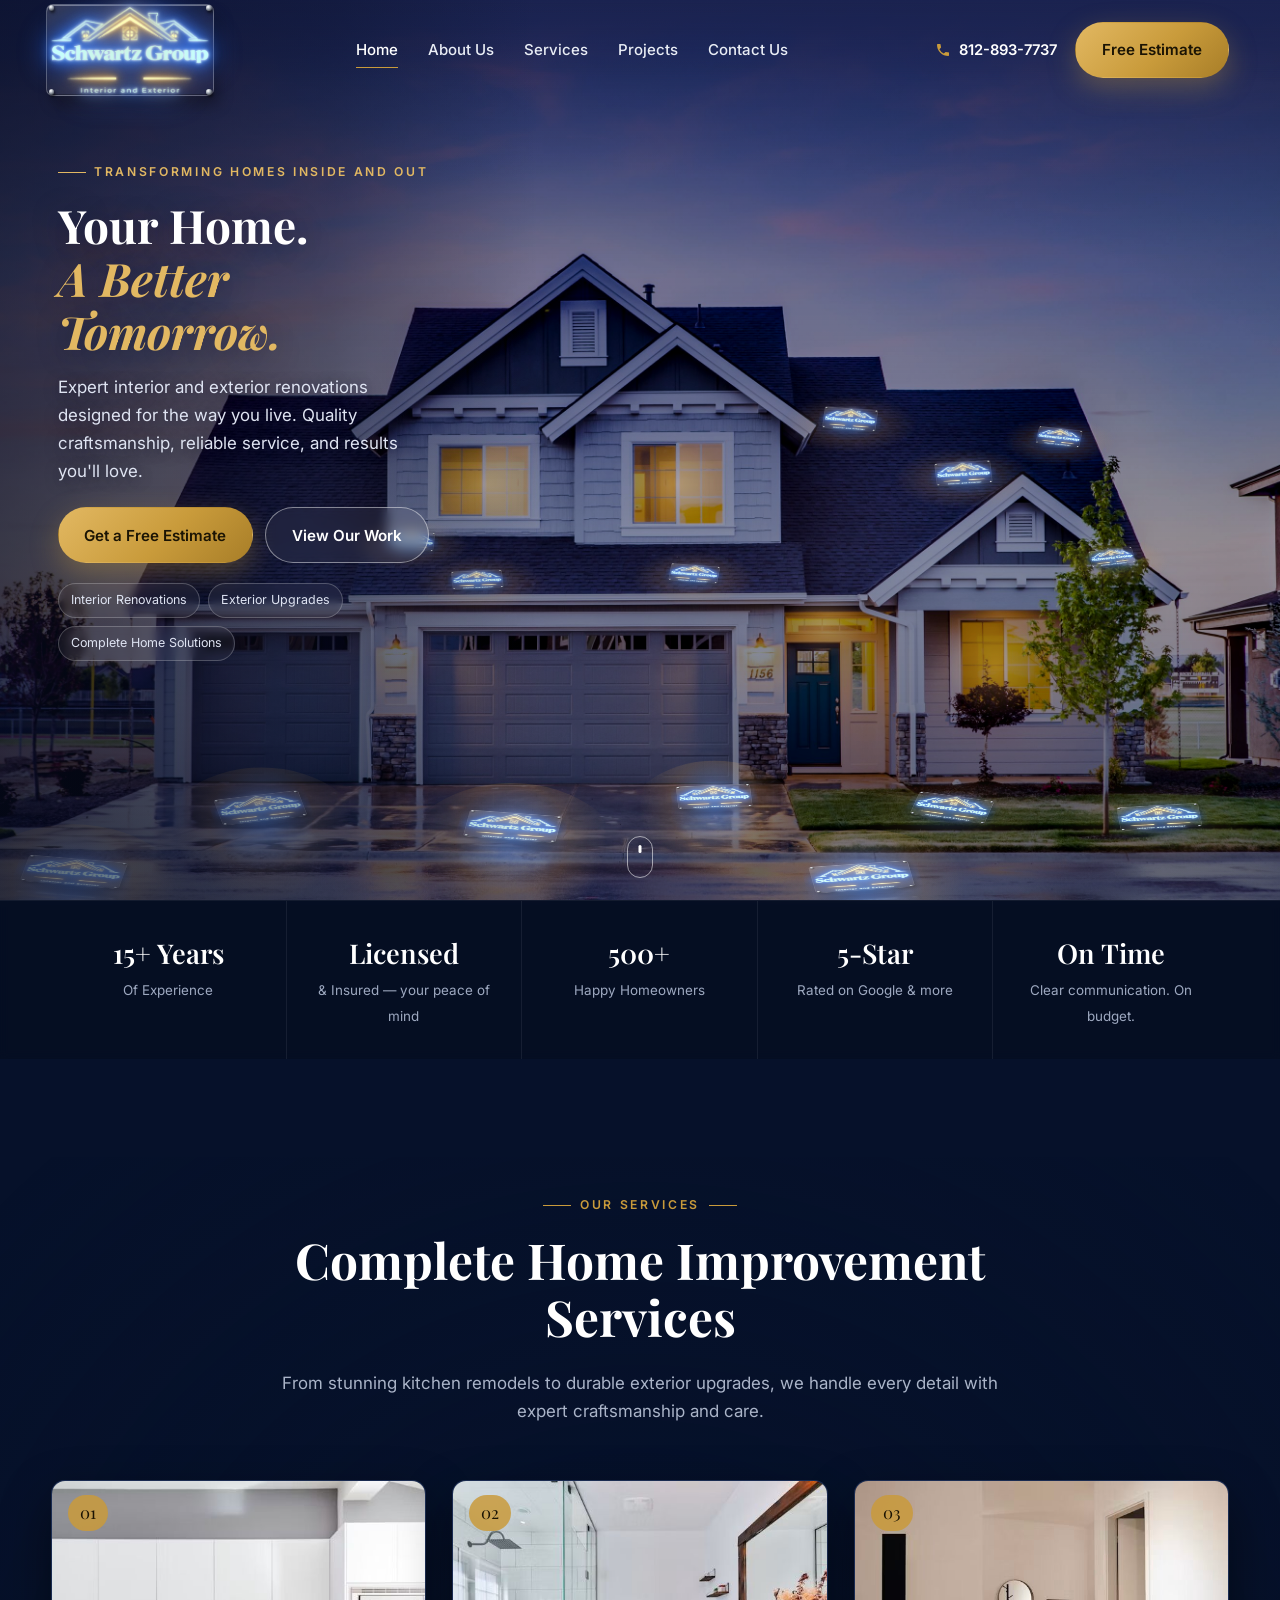
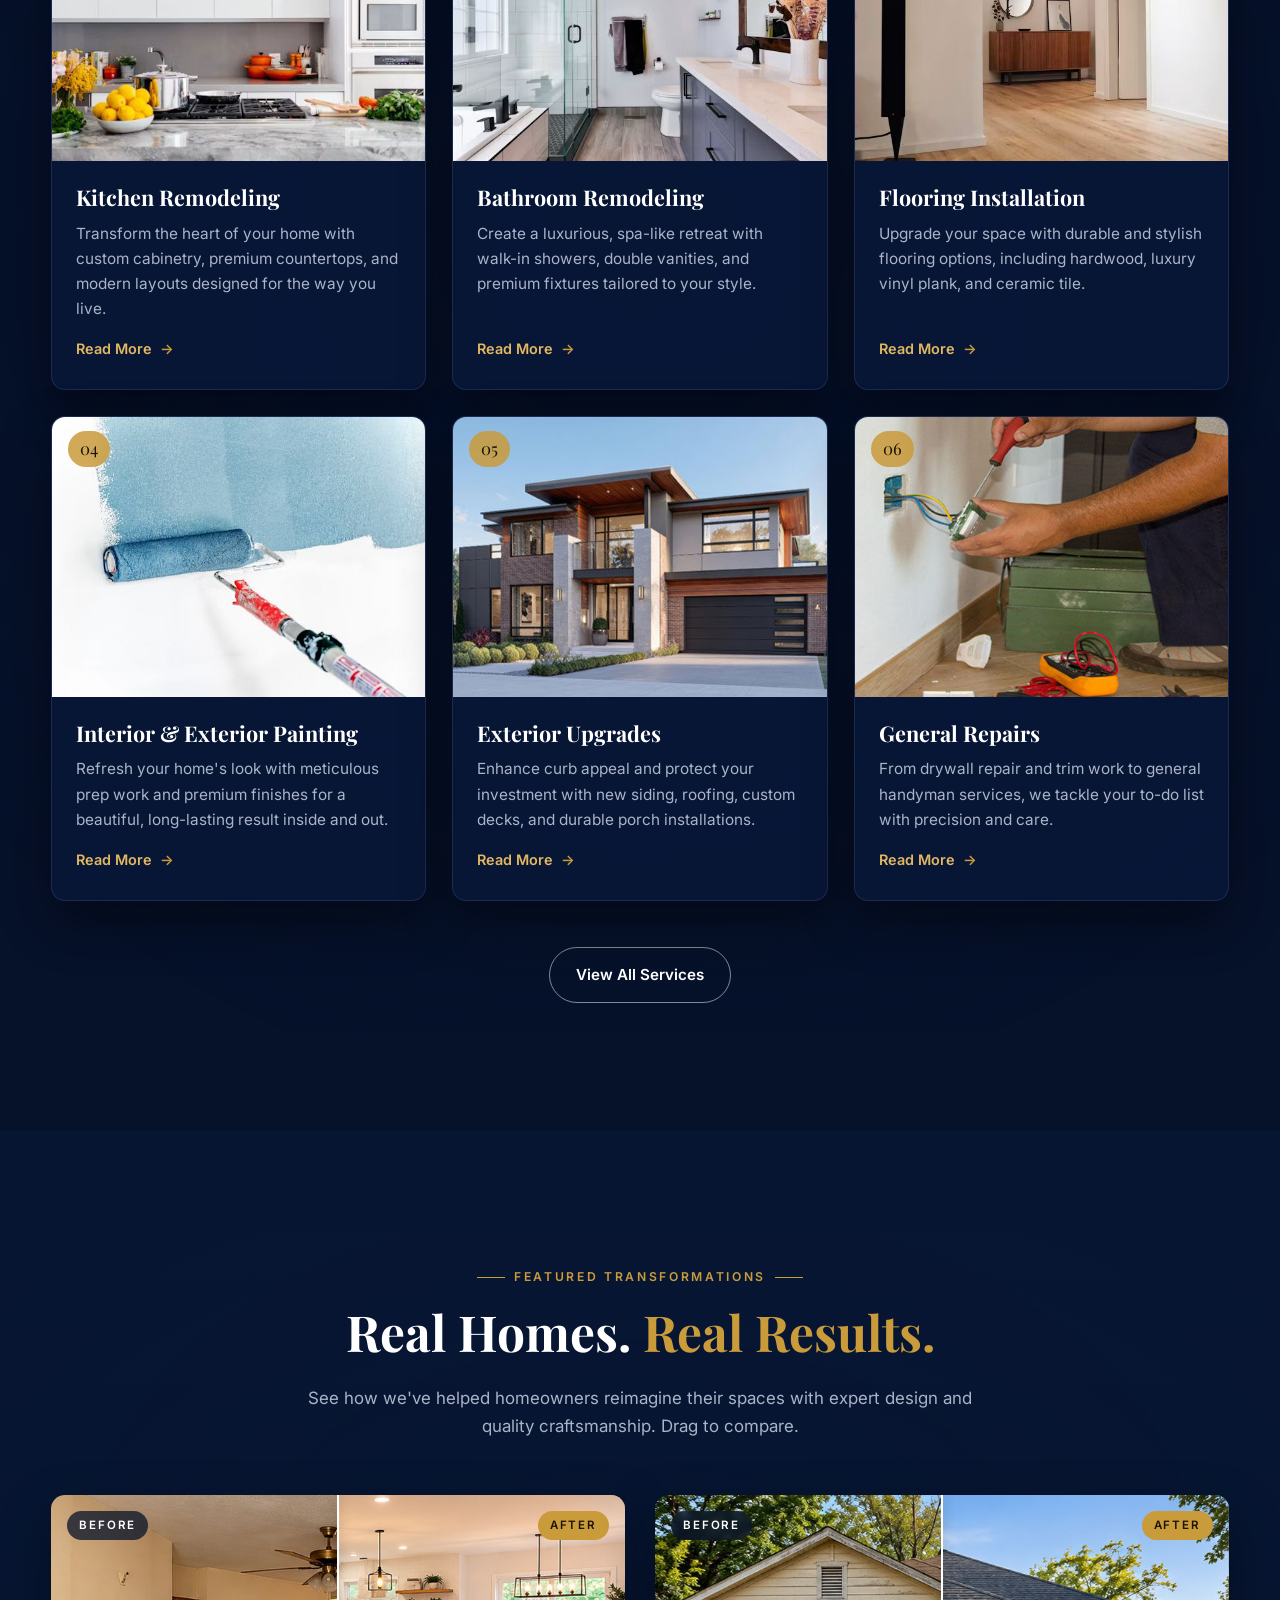
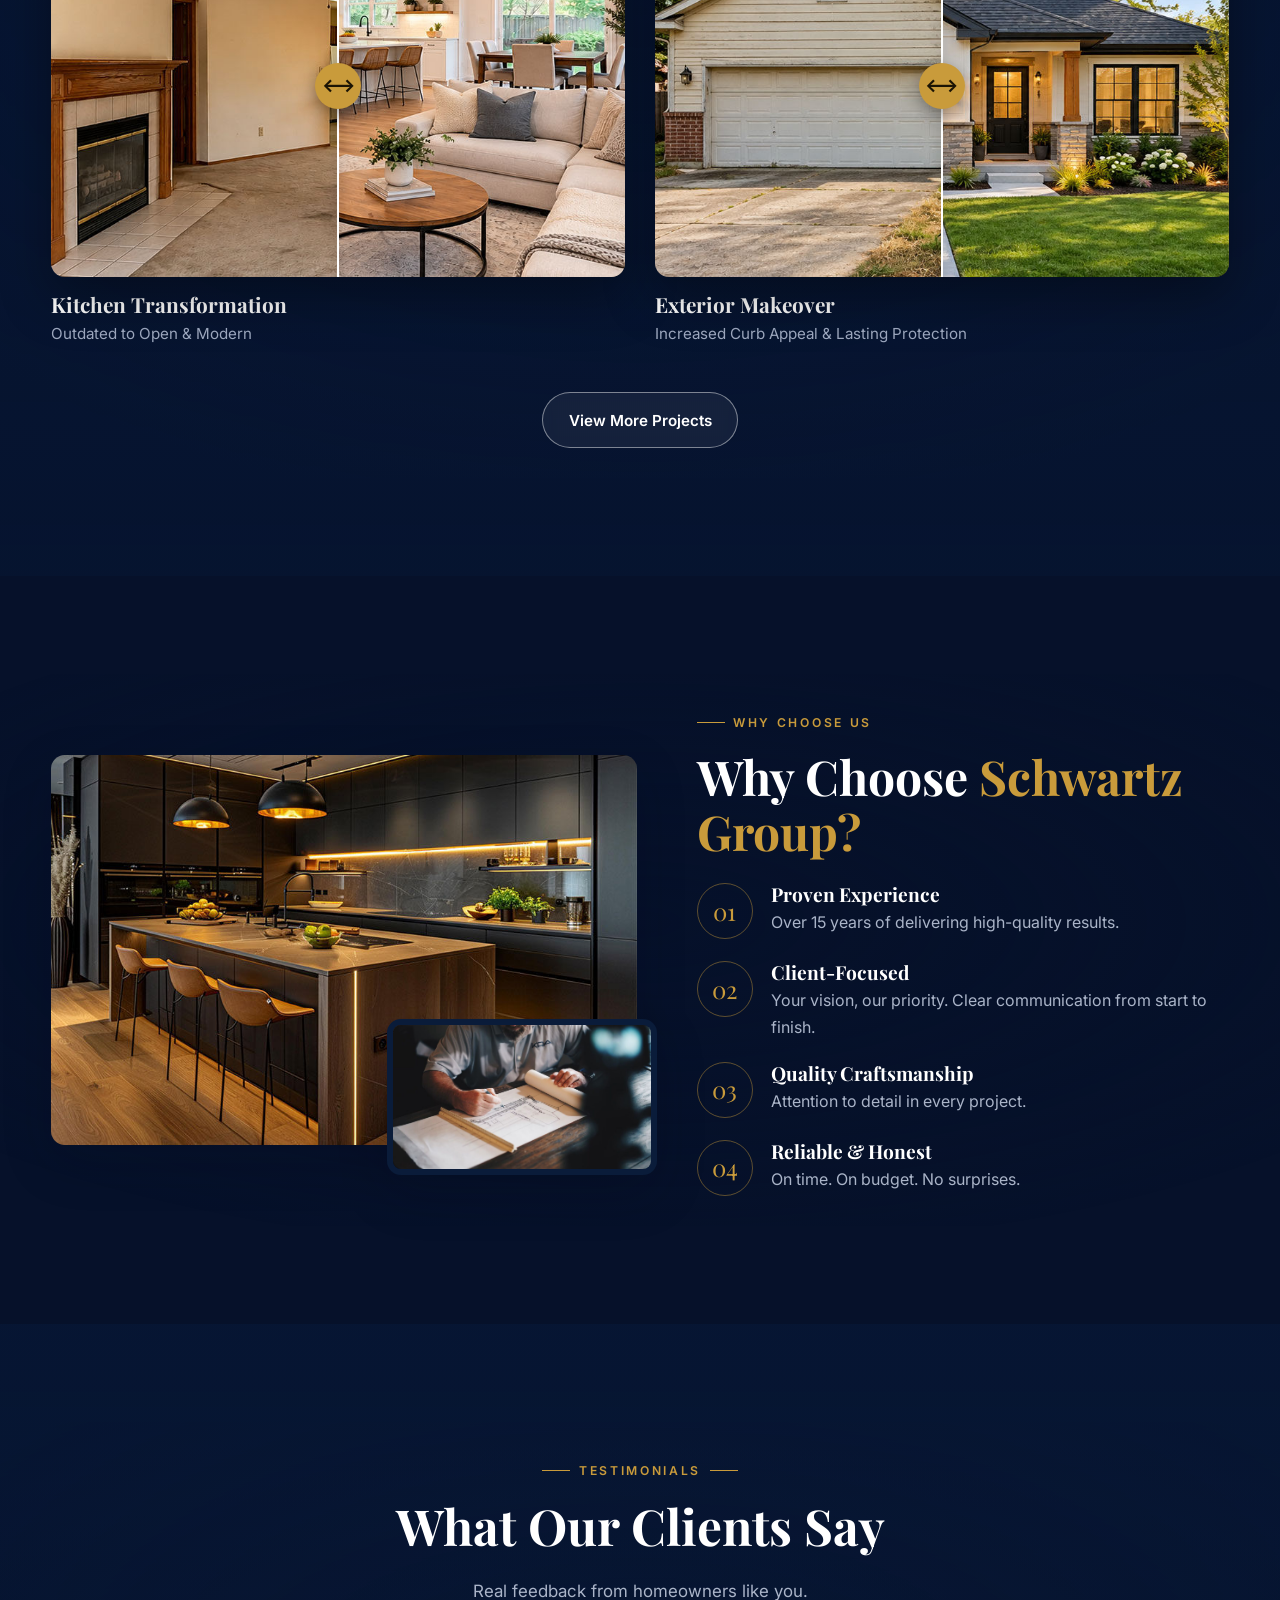
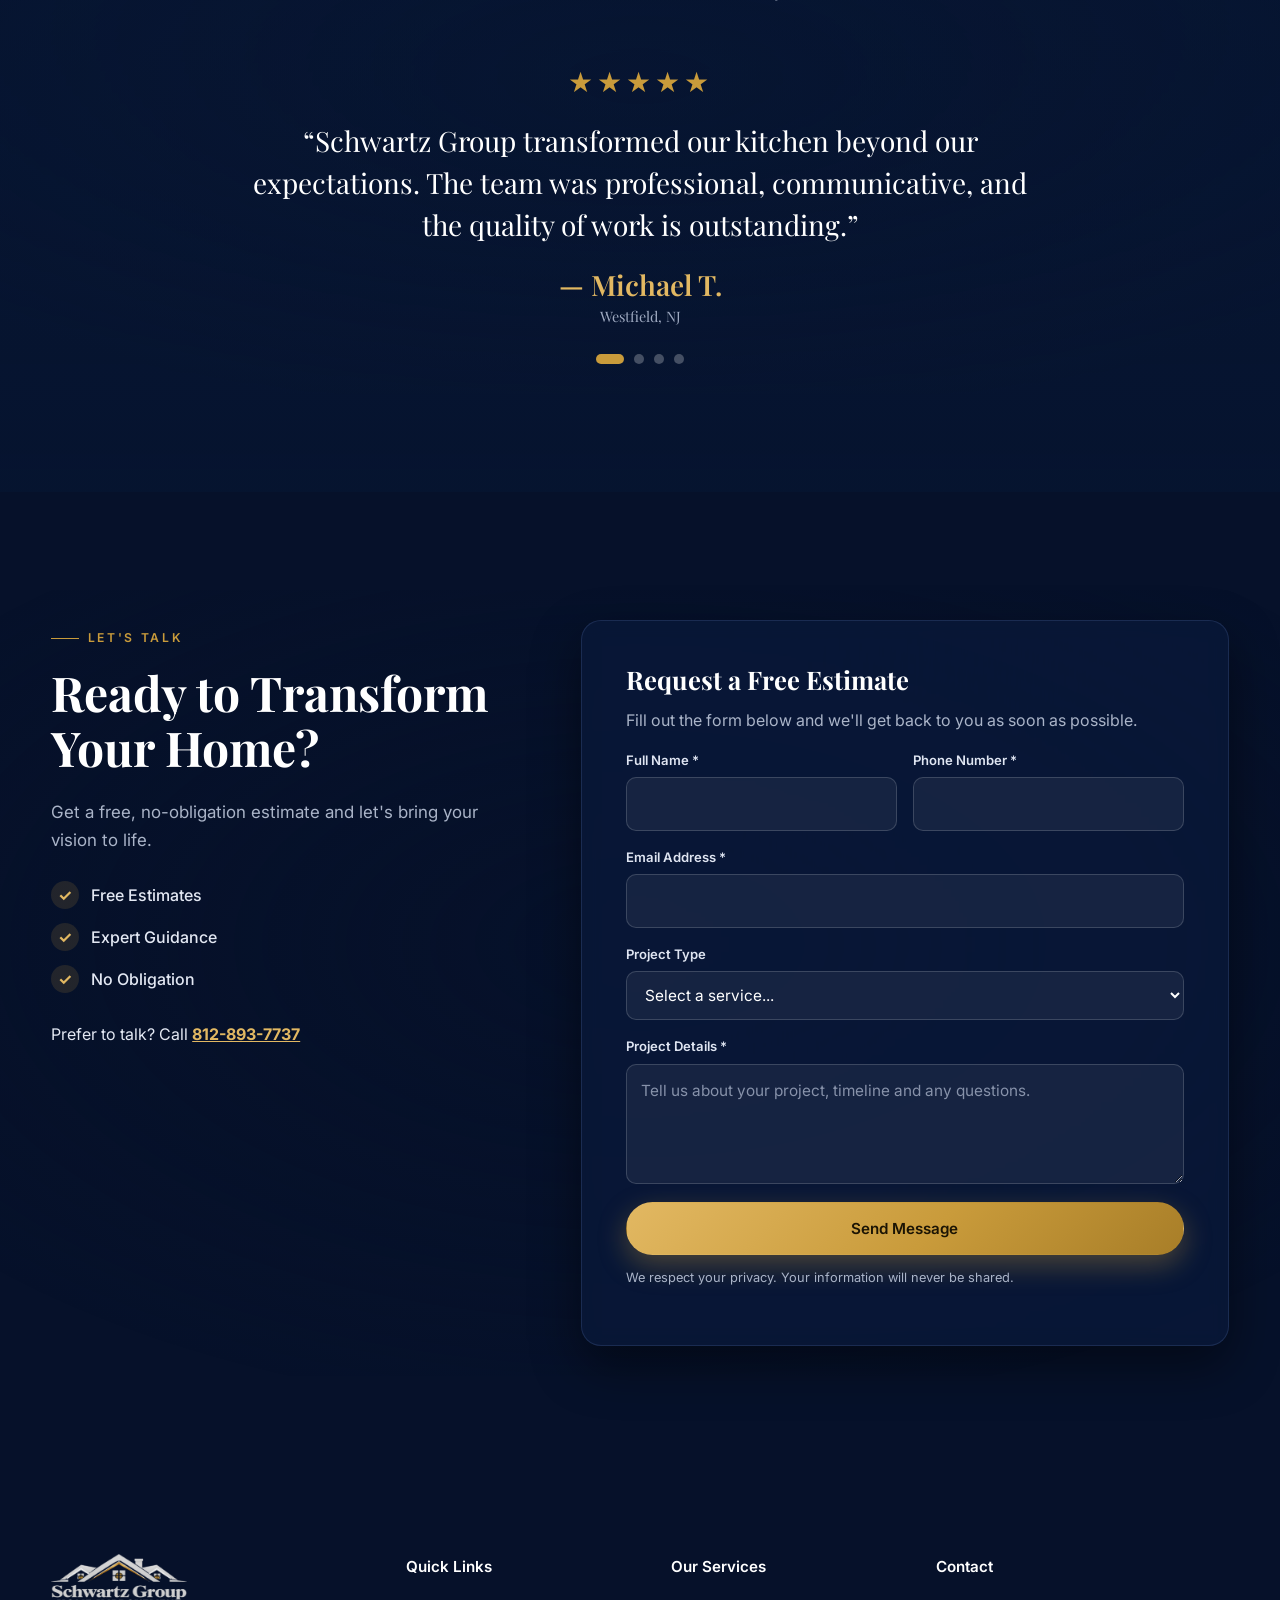
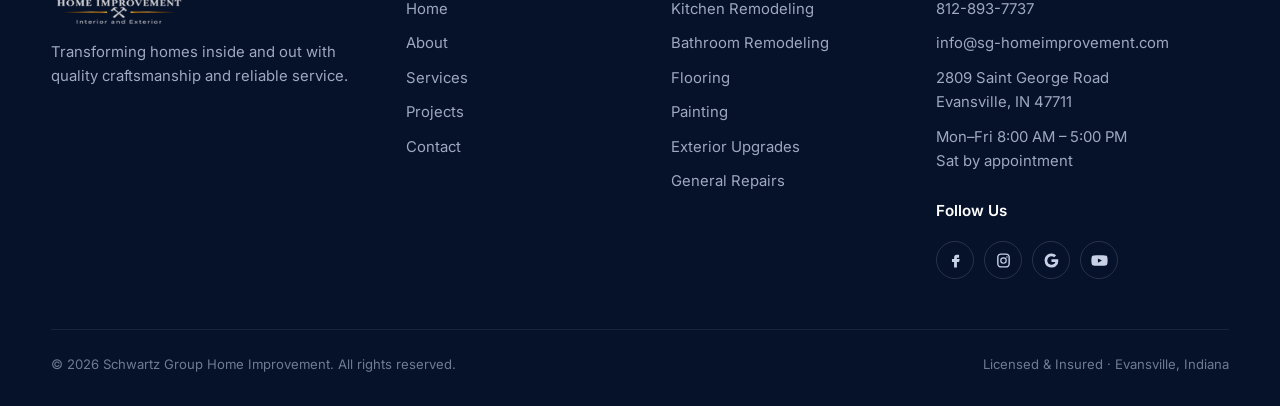
==== commit 0b18ddce: "Auto neon power-on, logos lying on roof and ground, no blur" ====
--- a/index.html
+++ b/index.html
@@ -32,7 +32,7 @@
   <a class="btn btn-gold" href="/contact-us#estimate">Get a Free Estimate</a>
   <div class="m-contact"><a href="tel:8128937737" style="color:#fff;text-decoration:none">812-893-7737</a><br>info@sg-homeimprovement.com</div>
 </nav>
-<div class="emblems" aria-hidden="true"></div>
+
 <main>
 
 <section class="hero" aria-label="Schwartz Group — your home, a better tomorrow">
@@ -40,9 +40,7 @@
     <img class="photo" src="/img/hero-house.jpg" srcset="/img/hero-house-1400.jpg 1400w, /img/hero-house.jpg 2800w" sizes="(max-width: 820px) 1400px, 150vw" alt="A two-story home with dark navy gabled roofs and warm lit windows at dusk" fetchpriority="high">
     <div class="grade"></div>
     <div class="windows-glow"></div>
-    <button class="wall-switch" data-switch aria-label="Light switch for the neon sign" aria-pressed="false">
-      <img class="sw-off" src="/img/switch-off.jpg" alt=""><img class="sw-on" src="/img/switch-on.jpg" alt=""><span class="ping"></span>
-    </button>
+    <div class="ground" aria-hidden="true"><span class="lay roof" style="left:33.0%;top:60.0%;width:4.0%;--r:5deg;--sq:0.72"><span class="obj"><img class="off" src="/img/mini-sign-off.png" alt=""><img class="on" src="/img/mini-sign-on.png" alt=""></span></span><span class="lay roof" style="left:65.5%;top:46.5%;width:4.6%;--r:6deg;--sq:0.72"><span class="obj"><img class="off" src="/img/mini-sign-off.png" alt=""><img class="on" src="/img/mini-sign-on.png" alt=""></span></span><span class="lay roof" style="left:74.0%;top:52.5%;width:4.8%;--r:-5deg;--sq:0.72"><span class="obj"><img class="off" src="/img/mini-sign-off.png" alt=""><img class="on" src="/img/mini-sign-on.png" alt=""></span></span><span class="lay roof" style="left:81.0%;top:48.5%;width:3.8%;--r:9deg;--sq:0.7"><span class="obj"><img class="off" src="/img/mini-sign-off.png" alt=""><img class="on" src="/img/mini-sign-on.png" alt=""></span></span><span class="lay roof" style="left:38.0%;top:64.2%;width:4.4%;--r:-4deg;--sq:0.62"><span class="obj"><img class="off" src="/img/mini-sign-off.png" alt=""><img class="on" src="/img/mini-sign-on.png" alt=""></span></span><span class="lay roof" style="left:54.0%;top:63.6%;width:4.2%;--r:7deg;--sq:0.62"><span class="obj"><img class="off" src="/img/mini-sign-off.png" alt=""><img class="on" src="/img/mini-sign-on.png" alt=""></span></span><span class="lay roof" style="left:85.0%;top:61.8%;width:3.8%;--r:-10deg;--sq:0.66"><span class="obj"><img class="off" src="/img/mini-sign-off.png" alt=""><img class="on" src="/img/mini-sign-on.png" alt=""></span></span><span class="lay wet" style="left:22.0%;top:89.5%;width:7.4%;--r:-12deg;--sq:0.55"><span class="obj"><img class="off" src="/img/mini-sign-off.png" alt=""><img class="on" src="/img/mini-sign-on.png" alt=""></span></span><span class="lay wet" style="left:40.5%;top:91.5%;width:8.0%;--r:8deg;--sq:0.52"><span class="obj"><img class="off" src="/img/mini-sign-off.png" alt=""><img class="on" src="/img/mini-sign-on.png" alt=""></span></span><span class="lay wet" style="left:55.5%;top:88.2%;width:6.4%;--r:-4deg;--sq:0.55"><span class="obj"><img class="off" src="/img/mini-sign-off.png" alt=""><img class="on" src="/img/mini-sign-on.png" alt=""></span></span><span class="lay grass" style="left:73.0%;top:89.5%;width:6.6%;--r:14deg;--sq:0.55"><span class="obj"><img class="off" src="/img/mini-sign-off.png" alt=""><img class="on" src="/img/mini-sign-on.png" alt=""></span></span><span class="lay grass" style="left:88.5%;top:90.5%;width:7.0%;--r:-6deg;--sq:0.52"><span class="obj"><img class="off" src="/img/mini-sign-off.png" alt=""><img class="on" src="/img/mini-sign-on.png" alt=""></span></span><span class="lay wet" style="left:8.0%;top:96.5%;width:8.6%;--r:10deg;--sq:0.48"><span class="obj"><img class="off" src="/img/mini-sign-off.png" alt=""><img class="on" src="/img/mini-sign-on.png" alt=""></span></span><span class="lay wet" style="left:66.5%;top:97.0%;width:8.6%;--r:-8deg;--sq:0.48"><span class="obj"><img class="off" src="/img/mini-sign-off.png" alt=""><img class="on" src="/img/mini-sign-on.png" alt=""></span></span></div>
     <div class="vignette"></div>
   </div>
   <div class="hero-copy">
@@ -51,9 +49,7 @@
     <p class="reveal d1">Expert interior and exterior renovations designed for the way you live. Quality craftsmanship, reliable service, and results you'll love.</p>
     <div class="btns reveal d2"><a class="btn btn-gold" href="/contact-us#estimate">Get a Free Estimate</a><a class="btn btn-ghost" href="/projects">View Our Work</a></div>
     <ul class="hero-tags reveal d2"><li>Interior Renovations</li><li>Exterior Upgrades</li><li>Complete Home Solutions</li></ul>
-    <p class="switch-hint reveal d3"><span class="dot"></span><span class="state">Flip the switch by the front door to light the sign.</span></p>
   </div>
-  <svg class="hero-cable" aria-hidden="true"><path class="c-shadow"/><path class="c-main"/><path class="c-hi"/></svg>
   <span class="scroll-cue" aria-hidden="true"></span>
 </section>
 
--- a/css/style.css
+++ b/css/style.css
@@ -470,3 +470,26 @@
 .trust{background:rgba(5,14,34,.82);backdrop-filter:blur(4px)}
 
 .hours{background:rgba(10,26,58,.66);backdrop-filter:blur(8px);border:1px solid rgba(140,175,255,.14);border-radius:14px;padding:6px 22px}.hours li:last-child{border-bottom:0}
+
+/* ===== Neon logos lying on the house: roof, driveway, lawn, street ===== */
+.ground{position:absolute;inset:0;z-index:3}
+.lay{position:absolute;display:block;aspect-ratio:592/374;transform:translate(-50%,-50%);pointer-events:auto}
+.lay .obj{position:absolute;inset:0;transform:scaleY(var(--sq)) rotate(var(--r));transform-origin:50% 60%;transition:transform .35s cubic-bezier(.3,1.6,.5,1)}
+.lay .obj img{position:absolute;inset:0;width:100%;height:100%;image-rendering:auto}
+.lay .obj .on{opacity:0}.sign-on .lay .obj .on{opacity:1}.sign-on .lay .obj .off{opacity:0}
+/* contact shadow where it touches the surface */
+.lay::before{content:"";position:absolute;left:8%;right:8%;top:58%;height:34%;border-radius:50%;background:radial-gradient(closest-side,rgba(0,0,0,.6),rgba(0,0,0,0));transform:rotate(var(--r));z-index:-1}
+/* the neon light it throws on the surface it lies on */
+.lay::after{content:"";position:absolute;left:-60%;right:-60%;top:-10%;bottom:-40%;border-radius:50%;opacity:0;mix-blend-mode:screen;pointer-events:none;transition:opacity .1s;
+  background:radial-gradient(closest-side,rgba(90,150,255,.45),rgba(255,180,80,.12) 55%,transparent)}
+.sign-on .lay::after{opacity:1}
+.lay.wet::after{bottom:-160%;background:radial-gradient(40% 50% at 50% 30%,rgba(110,160,255,.5),rgba(255,190,90,.14) 60%,transparent)}
+.lay.grass::after{opacity:0}.sign-on .lay.grass::after{opacity:.55}
+/* reflection in the wet concrete */
+.lay.wet .obj::after{content:"";position:absolute;left:0;right:0;top:100%;height:100%;background:url(../img/mini-sign-on.png) center/100% 100% no-repeat;transform:scaleY(-1);opacity:0;filter:blur(1.5px);-webkit-mask-image:linear-gradient(to top,rgba(0,0,0,.5),transparent);mask-image:linear-gradient(to top,rgba(0,0,0,.5),transparent)}
+.sign-on .lay.wet .obj::after{opacity:.55}
+/* touch: it gets nudged like a real object, then settles */
+.lay:hover .obj,.lay.bump .obj{transform:scaleY(var(--sq)) rotate(calc(var(--r) + 14deg)) translateY(-14%)}
+
+/* no blur anywhere on the small signs */
+.emblem.near,.emblem.far{filter:none}
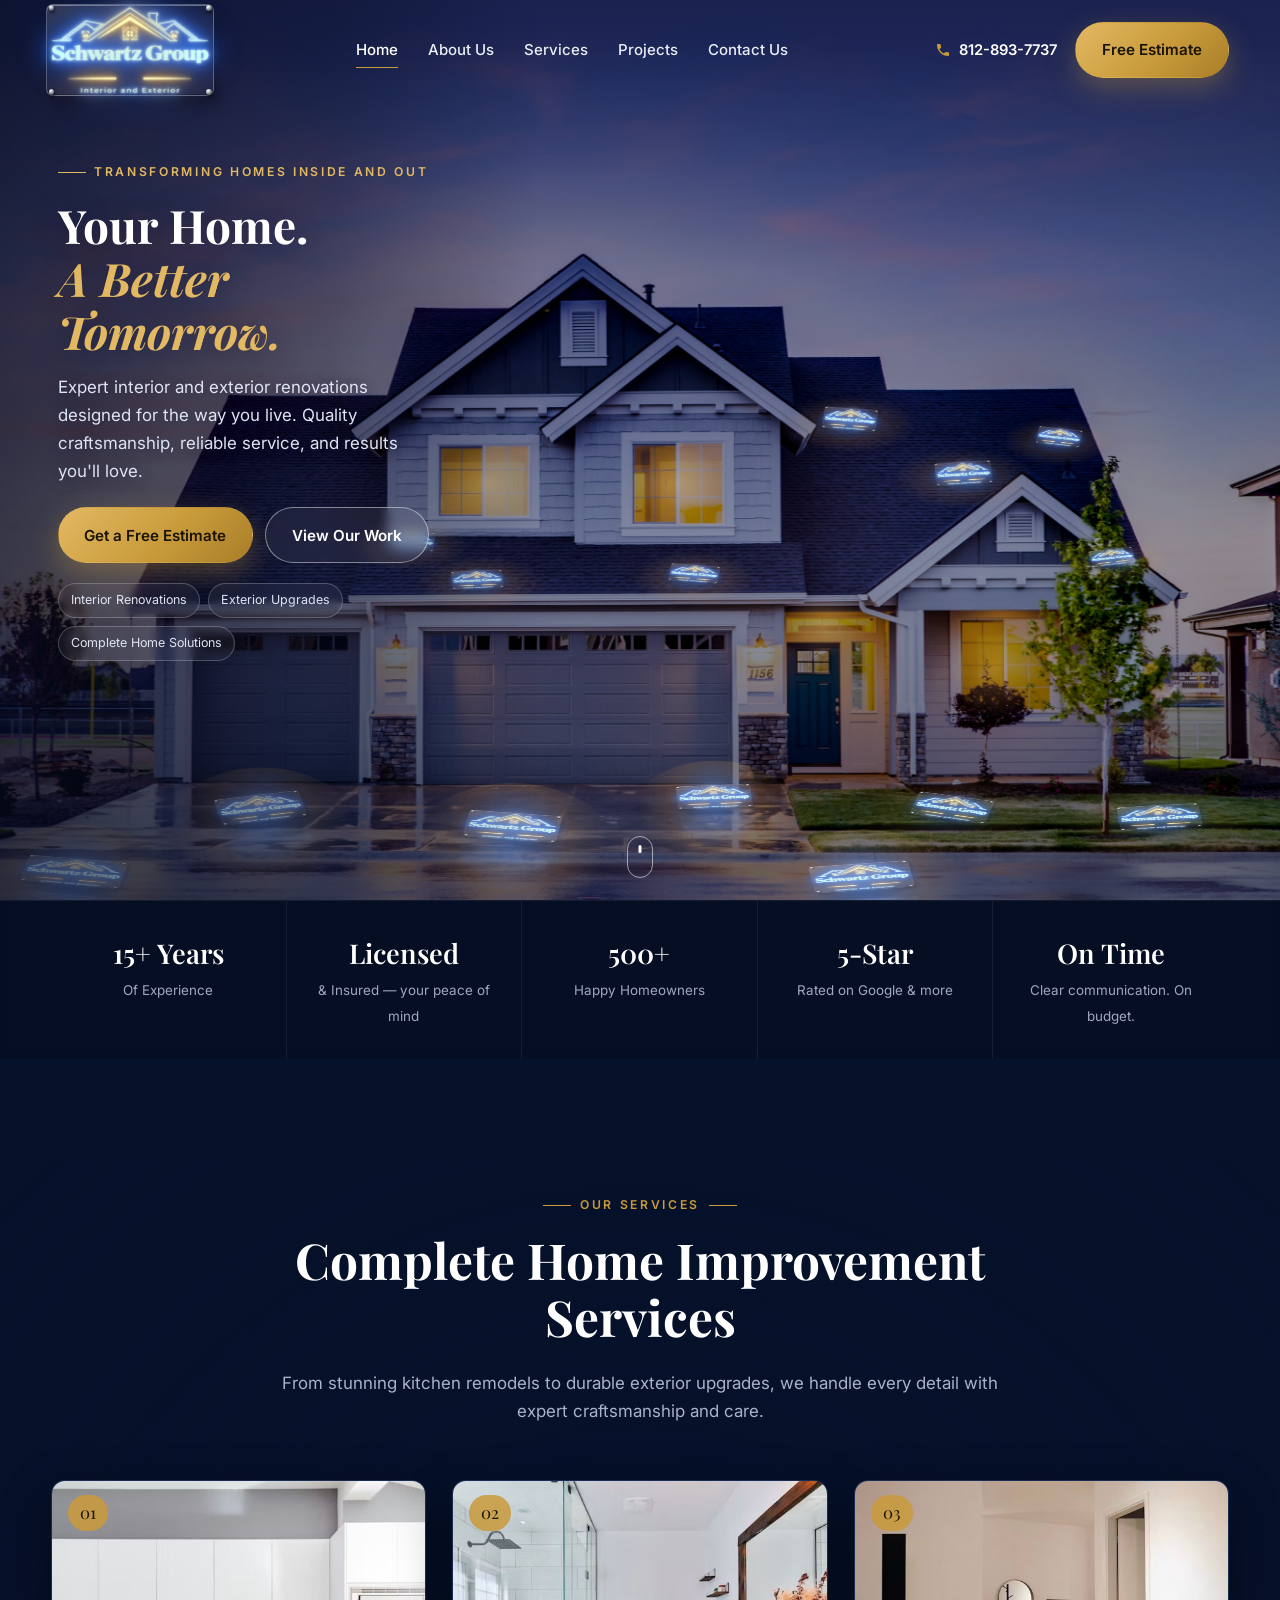
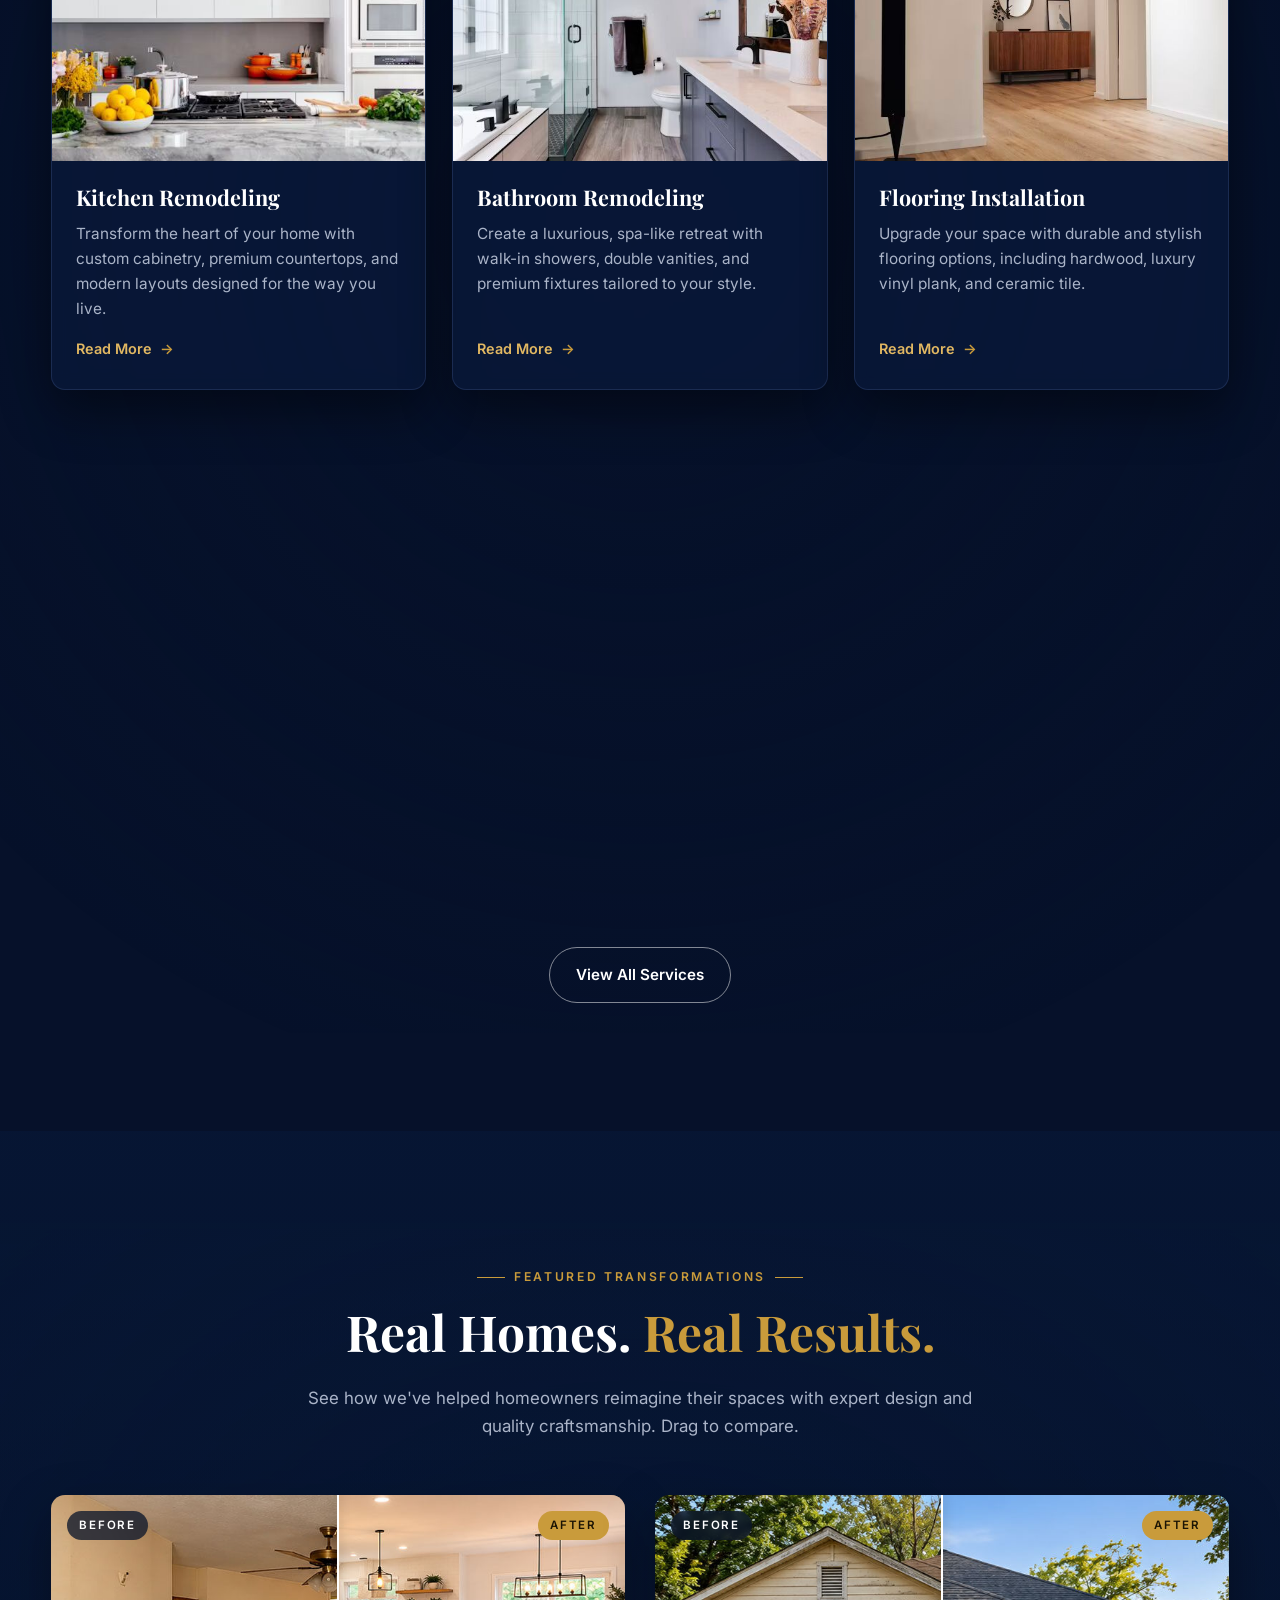
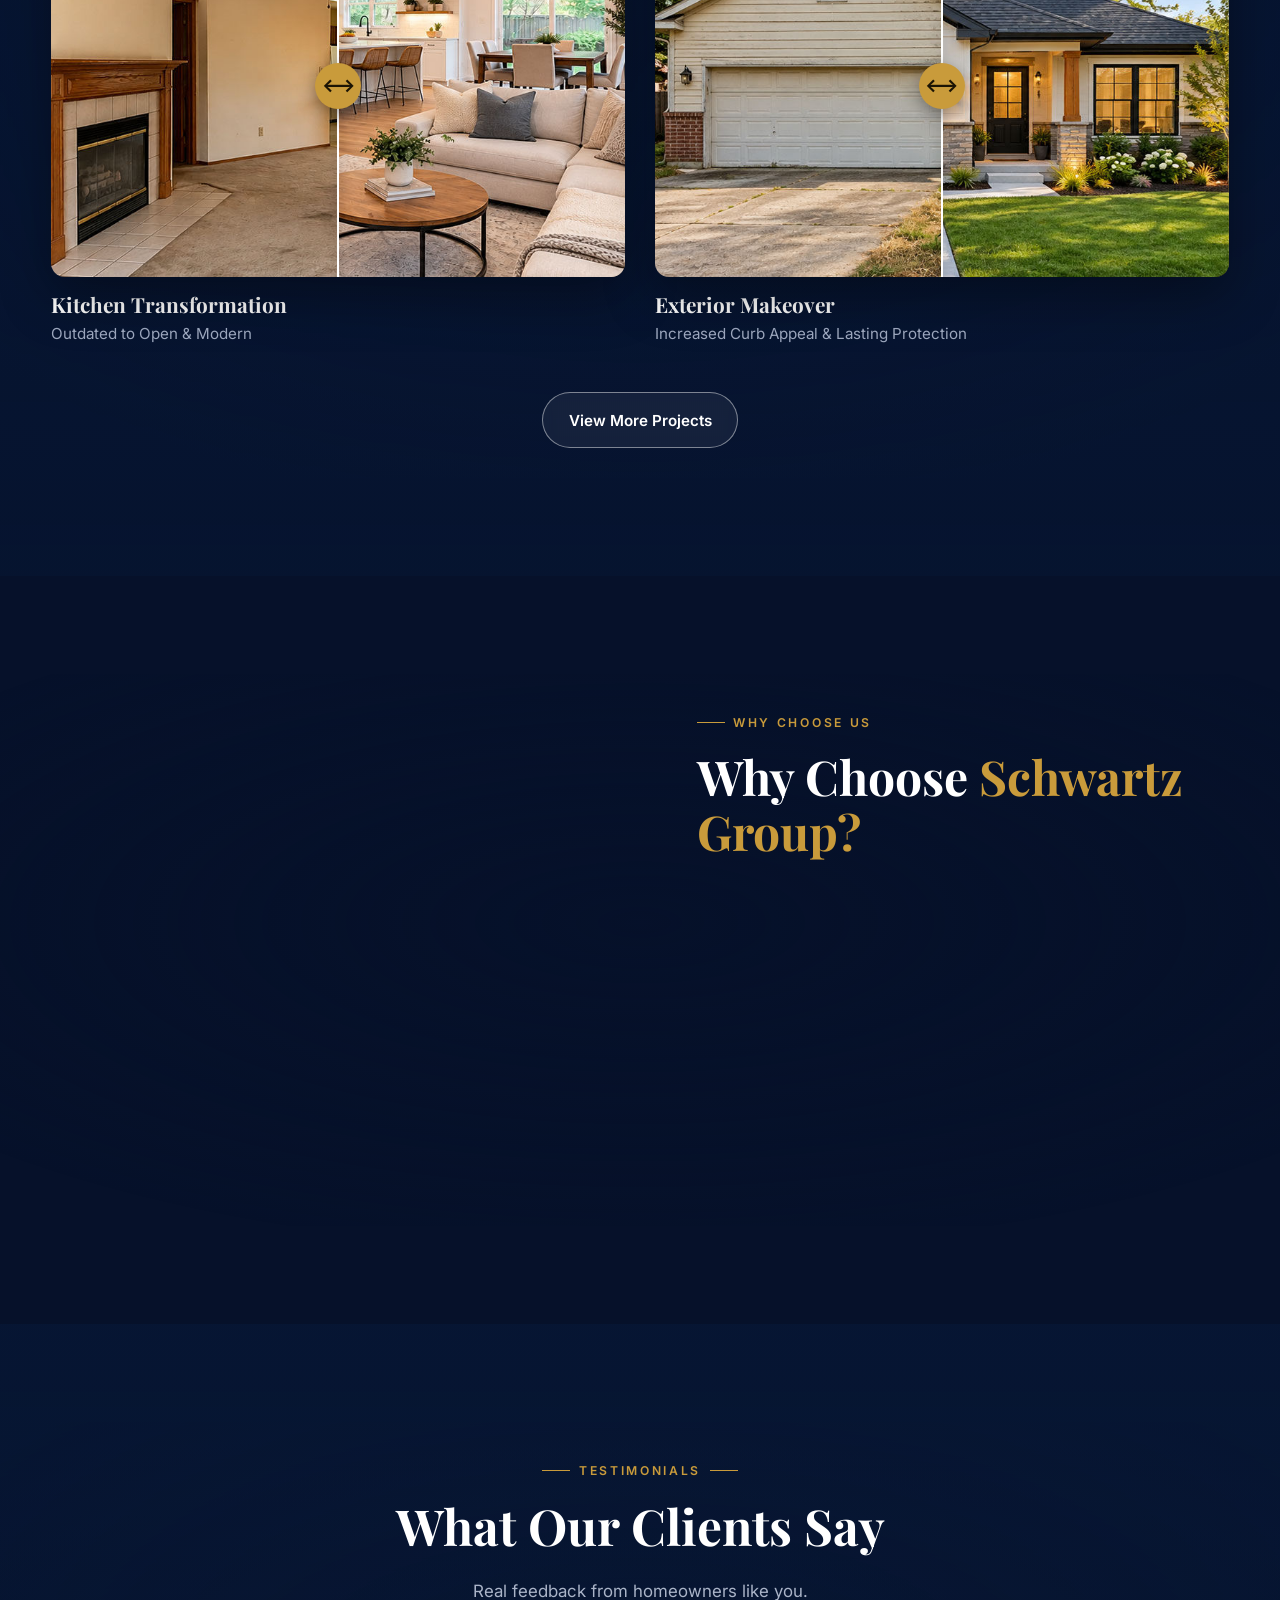
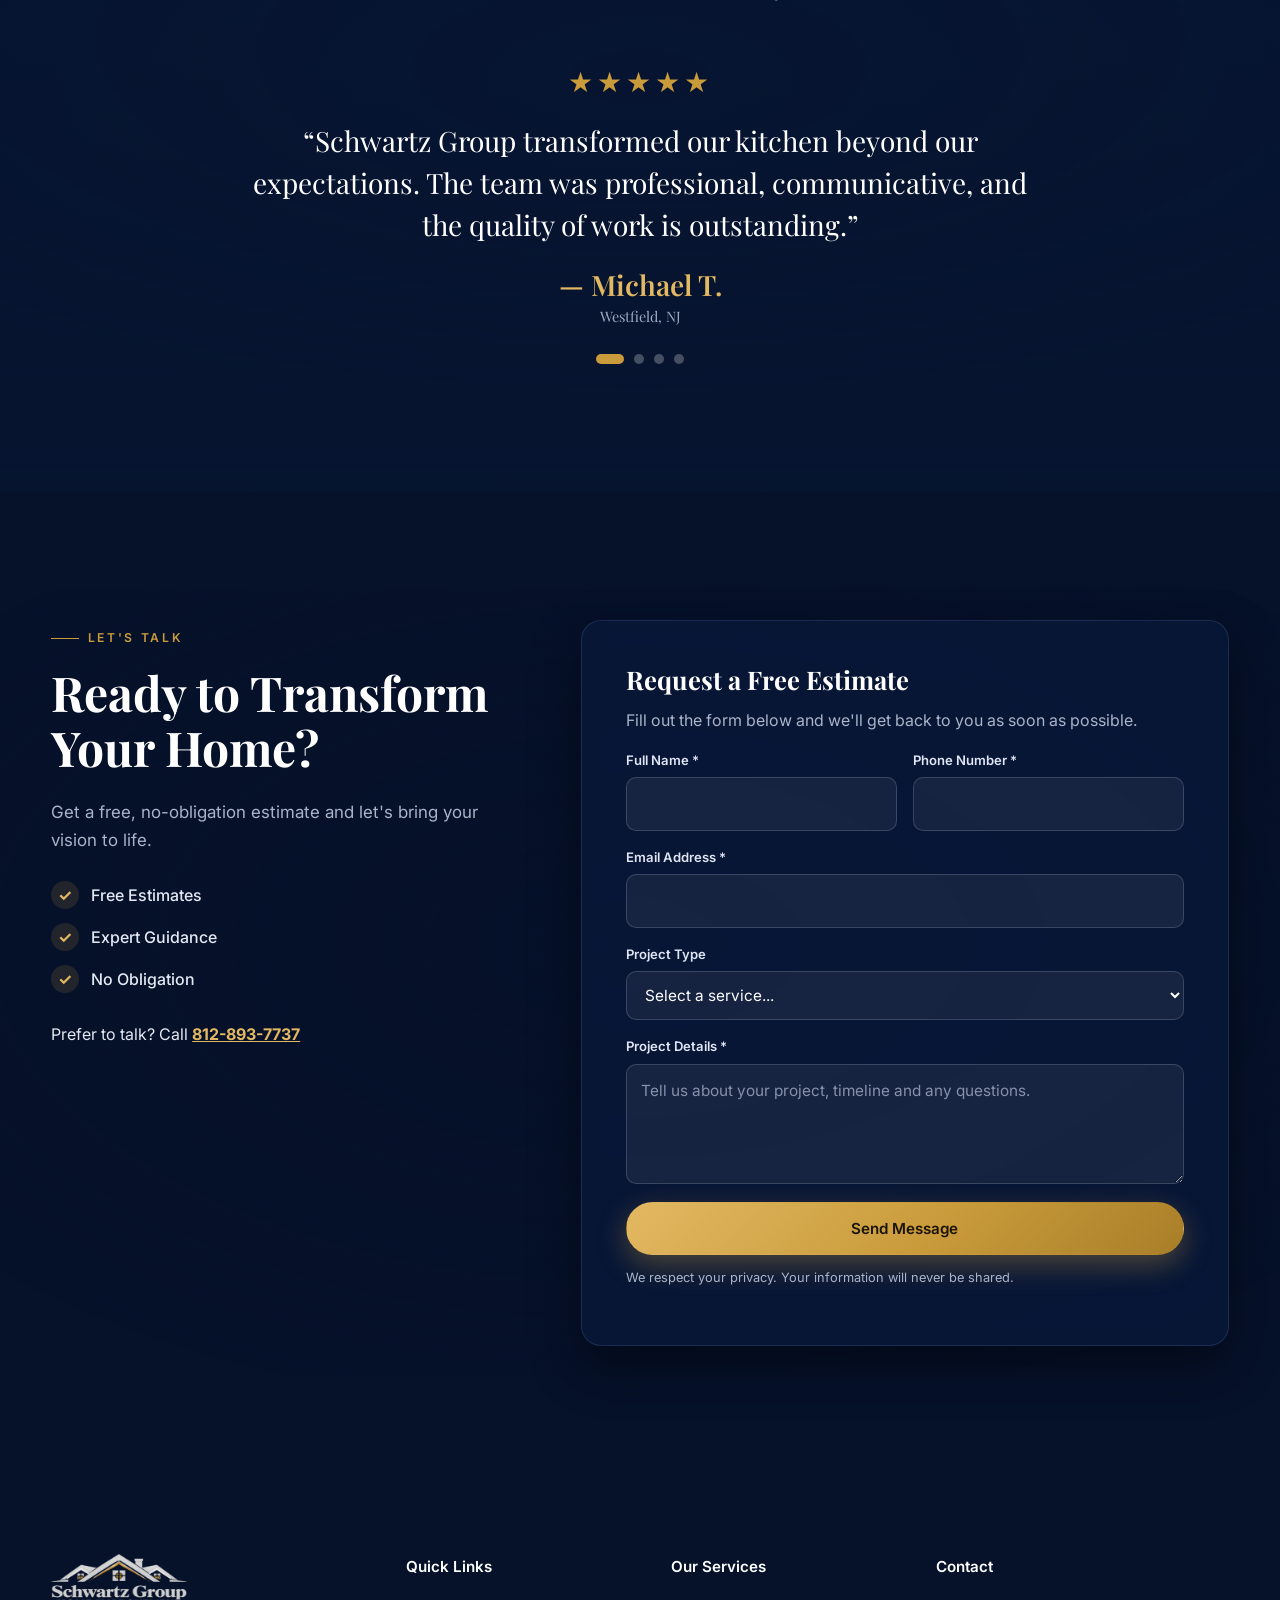
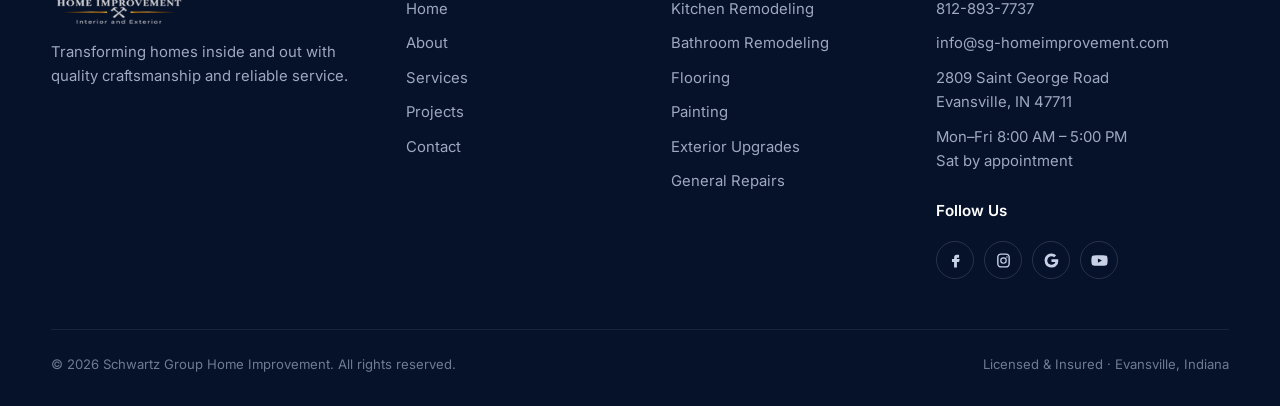
==== commit be209484: "Phone matches computer: full-screen house hero, living tree" ====
--- a/index.html
+++ b/index.html
@@ -14,9 +14,10 @@
 <link rel="icon" type="image/png" href="/img/logo-small.png">
 <link rel="preconnect" href="https://fonts.googleapis.com"><link rel="preconnect" href="https://fonts.gstatic.com" crossorigin>
 <link href="https://fonts.googleapis.com/css2?family=Playfair+Display:ital,wght@0,500;0,600;0,700;1,600&family=Inter:wght@300;400;500;600;700&display=swap" rel="stylesheet">
-<link rel="stylesheet" href="/css/style.css">
+<link rel="stylesheet" href="/css/style.css?v=5">
 <script type="application/ld+json">{"@context":"https://schema.org","@type":"HomeAndConstructionBusiness","name":"Schwartz Group Home Improvement","telephone":"+1-812-893-7737","email":"info@sg-homeimprovement.com","url":"https://www.sg-homeimprovement.com","logo":"https://www.sg-homeimprovement.com/img/logo.png","image":"https://www.sg-homeimprovement.com/img/hero-house-1400.jpg","address":{"@type":"PostalAddress","streetAddress":"2809 Saint George Road","addressLocality":"Evansville","addressRegion":"IN","postalCode":"47711","addressCountry":"US"},"openingHours":"Mo-Fr 08:00-17:00","foundingDate":"2009"}</script>
 </head><body class="home">
+<svg width="0" height="0" style="position:absolute" aria-hidden="true"><filter id="leafwind" x="-5%" y="-5%" width="110%" height="110%"><feTurbulence type="fractalNoise" baseFrequency="0.018 0.03" numOctaves="2" seed="3" result="n"><animate attributeName="baseFrequency" dur="7s" values="0.018 0.03;0.022 0.036;0.016 0.028;0.018 0.03" repeatCount="indefinite"/></feTurbulence><feDisplacementMap in="SourceGraphic" in2="n" scale="5" xChannelSelector="R" yChannelSelector="G"><animate attributeName="scale" dur="3.3s" values="3;6;4;7;3" repeatCount="indefinite"/></feDisplacementMap></filter></svg>
 <header class="site-header">
   <div class="container">
     <a class="brand" href="/" aria-label="Schwartz Group Home Improvement — home"><span class="nsign"><span class="backer"></span><img class="tube glass" src="/img/neon-blue.png" alt=""><img class="tube glass" src="/img/neon-gold.png" alt=""><img class="tube lit blue" src="/img/neon-blue.png" alt="Schwartz Group Home Improvement"><img class="tube lit gold" src="/img/neon-gold.png" alt=""><i class="standoff s1"></i><i class="standoff s2"></i><i class="standoff s3"></i><i class="standoff s4"></i></span></a>
@@ -38,6 +39,7 @@
 <section class="hero" aria-label="Schwartz Group — your home, a better tomorrow">
   <div class="scene">
     <img class="photo" src="/img/hero-house.jpg" srcset="/img/hero-house-1400.jpg 1400w, /img/hero-house.jpg 2800w" sizes="(max-width: 820px) 1400px, 150vw" alt="A two-story home with dark navy gabled roofs and warm lit windows at dusk" fetchpriority="high">
+    <div class="tree-wrap" aria-hidden="true"><img class="tree-plate" src="/img/tree-plate.webp" alt=""><div class="tree-sway"><img class="tree" src="/img/tree.webp" alt=""></div></div>
     <div class="grade"></div>
     <div class="windows-glow"></div>
     <div class="ground" aria-hidden="true"><span class="lay roof" style="left:33.0%;top:60.0%;width:4.0%;--r:5deg;--sq:0.72"><span class="obj"><img class="off" src="/img/mini-sign-off.png" alt=""><img class="on" src="/img/mini-sign-on.png" alt=""></span></span><span class="lay roof" style="left:65.5%;top:46.5%;width:4.6%;--r:6deg;--sq:0.72"><span class="obj"><img class="off" src="/img/mini-sign-off.png" alt=""><img class="on" src="/img/mini-sign-on.png" alt=""></span></span><span class="lay roof" style="left:74.0%;top:52.5%;width:4.8%;--r:-5deg;--sq:0.72"><span class="obj"><img class="off" src="/img/mini-sign-off.png" alt=""><img class="on" src="/img/mini-sign-on.png" alt=""></span></span><span class="lay roof" style="left:81.0%;top:48.5%;width:3.8%;--r:9deg;--sq:0.7"><span class="obj"><img class="off" src="/img/mini-sign-off.png" alt=""><img class="on" src="/img/mini-sign-on.png" alt=""></span></span><span class="lay roof" style="left:38.0%;top:64.2%;width:4.4%;--r:-4deg;--sq:0.62"><span class="obj"><img class="off" src="/img/mini-sign-off.png" alt=""><img class="on" src="/img/mini-sign-on.png" alt=""></span></span><span class="lay roof" style="left:54.0%;top:63.6%;width:4.2%;--r:7deg;--sq:0.62"><span class="obj"><img class="off" src="/img/mini-sign-off.png" alt=""><img class="on" src="/img/mini-sign-on.png" alt=""></span></span><span class="lay roof" style="left:85.0%;top:61.8%;width:3.8%;--r:-10deg;--sq:0.66"><span class="obj"><img class="off" src="/img/mini-sign-off.png" alt=""><img class="on" src="/img/mini-sign-on.png" alt=""></span></span><span class="lay wet" style="left:22.0%;top:89.5%;width:7.4%;--r:-12deg;--sq:0.55"><span class="obj"><img class="off" src="/img/mini-sign-off.png" alt=""><img class="on" src="/img/mini-sign-on.png" alt=""></span></span><span class="lay wet" style="left:40.5%;top:91.5%;width:8.0%;--r:8deg;--sq:0.52"><span class="obj"><img class="off" src="/img/mini-sign-off.png" alt=""><img class="on" src="/img/mini-sign-on.png" alt=""></span></span><span class="lay wet" style="left:55.5%;top:88.2%;width:6.4%;--r:-4deg;--sq:0.55"><span class="obj"><img class="off" src="/img/mini-sign-off.png" alt=""><img class="on" src="/img/mini-sign-on.png" alt=""></span></span><span class="lay grass" style="left:73.0%;top:89.5%;width:6.6%;--r:14deg;--sq:0.55"><span class="obj"><img class="off" src="/img/mini-sign-off.png" alt=""><img class="on" src="/img/mini-sign-on.png" alt=""></span></span><span class="lay grass" style="left:88.5%;top:90.5%;width:7.0%;--r:-6deg;--sq:0.52"><span class="obj"><img class="off" src="/img/mini-sign-off.png" alt=""><img class="on" src="/img/mini-sign-on.png" alt=""></span></span><span class="lay wet" style="left:8.0%;top:96.5%;width:8.6%;--r:10deg;--sq:0.48"><span class="obj"><img class="off" src="/img/mini-sign-off.png" alt=""><img class="on" src="/img/mini-sign-on.png" alt=""></span></span><span class="lay wet" style="left:66.5%;top:97.0%;width:8.6%;--r:-8deg;--sq:0.48"><span class="obj"><img class="off" src="/img/mini-sign-off.png" alt=""><img class="on" src="/img/mini-sign-on.png" alt=""></span></span></div>
@@ -183,7 +185,7 @@
     <div class="footer-bottom"><span>© <span id="year">2026</span> Schwartz Group Home Improvement. All rights reserved.</span><span>Licensed &amp; Insured · Evansville, Indiana</span></div>
   </div>
 </footer>
-<script src="/js/neon-field.js" defer></script>
-<script src="/js/main.js" defer></script>
+<script src="/js/neon-field.js?v=5" defer></script>
+<script src="/js/main.js?v=5" defer></script>
 </body>
 </html>
--- a/css/style.css
+++ b/css/style.css
@@ -370,7 +370,7 @@
   :root{--header-h:80px}
   .brand .nsign{width:122px}
   .hero{min-height:640px}
-  .scene{width:calc(68svh * 1.5006);transform:translateX(-46.5%)}
+  .scene{width:128vw;transform:translateX(-51%)}
   .hero-copy{left:6vw;right:6vw;top:calc(var(--header-h) + 18px);max-width:none}
   .hero::after{background:linear-gradient(180deg,rgba(6,12,34,.35),transparent 45%)}
   .loupe{right:auto;left:4vw;flex-direction:row-reverse;text-align:left}
@@ -493,3 +493,42 @@
 
 /* no blur anywhere on the small signs */
 .emblem.near,.emblem.far{filter:none}
+@media (max-width:820px){
+  .hero{min-height:0;height:auto;padding-bottom:calc(128vw / 1.5006)}
+  .hero-inner{min-height:0;height:auto}
+  .hero-copy{position:relative;top:auto;left:auto;right:auto;padding:calc(var(--header-h) + 18px) 6vw 26px}
+  .hero-inner .hero-copy{top:auto;bottom:auto;padding-bottom:26px}
+  .lay .obj{transform:scaleY(var(--sq)) rotate(var(--r))}
+}
+@media (max-width:820px){
+  .lay{transform:translate(-50%,-50%) scale(1.6)}
+}
+/* PHONE: rock-solid layout — copy on top, the whole house as a plain block underneath */
+@media (max-width:820px){
+  .hero,.hero-inner{display:flex;flex-direction:column;height:auto;min-height:0;padding-bottom:0}
+  .hero-copy{order:1;position:relative}
+  .scene{order:2;position:relative;left:auto;bottom:auto;top:auto;width:130vw;height:86.6vw;margin-left:-15.5vw;transform:none!important;translate:none!important;
+    -webkit-mask-image:none;mask-image:none;flex:none}
+  .scene::before{content:"";position:absolute;left:0;right:0;top:0;height:18%;z-index:4;pointer-events:none;background:linear-gradient(180deg,#2a3170,rgba(42,49,112,0))}
+  .scene .photo{position:absolute;left:0;top:0;width:100%;height:100%;object-fit:fill}
+  .scroll-cue{display:none}
+}
+
+/* ===== The living tree by the porch: wind + scroll ===== */
+.tree-wrap{position:absolute;left:76.786%;top:48.232%;width:15.714%;height:48.232%;pointer-events:none}
+.tree-wrap img{position:absolute;inset:0;width:100%;height:100%;filter:brightness(.78) contrast(1.06) saturate(1.04)}
+.tree-sway{position:absolute;inset:0;transform-origin:48.6% 92.2%;will-change:transform}
+.tree-sway .tree{filter:url(#leafwind) brightness(.78) contrast(1.06) saturate(1.04)}
+@media (prefers-reduced-motion:reduce){.tree-sway .tree{filter:brightness(.78) contrast(1.06) saturate(1.04)}}
+
+/* ===== PHONE = SAME AS COMPUTER: full-screen house, headline over it ===== */
+@media (max-width:820px){
+  .hero,.hero-inner{display:block;position:relative;height:100vh;min-height:640px;max-height:none;padding:0;overflow:hidden}
+  .scene{position:absolute;top:0;bottom:auto;left:50%;right:auto;width:150.06vh;height:100vh;min-height:640px;min-width:960px;margin:0;
+    transform:translateX(-71%)!important;translate:none!important;-webkit-mask-image:none;mask-image:none}
+  .scene::before{display:none}
+  .scene .photo{object-fit:cover}
+  .hero-copy,.hero-inner .hero-copy{position:absolute;z-index:6;top:calc(var(--header-h) + 14px);bottom:auto;left:6vw;right:6vw;padding:0;max-width:none}
+  .hero::after{background:linear-gradient(180deg,rgba(6,12,34,.78) 0%,rgba(6,12,34,.55) 40%,rgba(6,12,34,.1) 62%,transparent 75%)}
+  .lay{transform:translate(-50%,-50%)}
+}
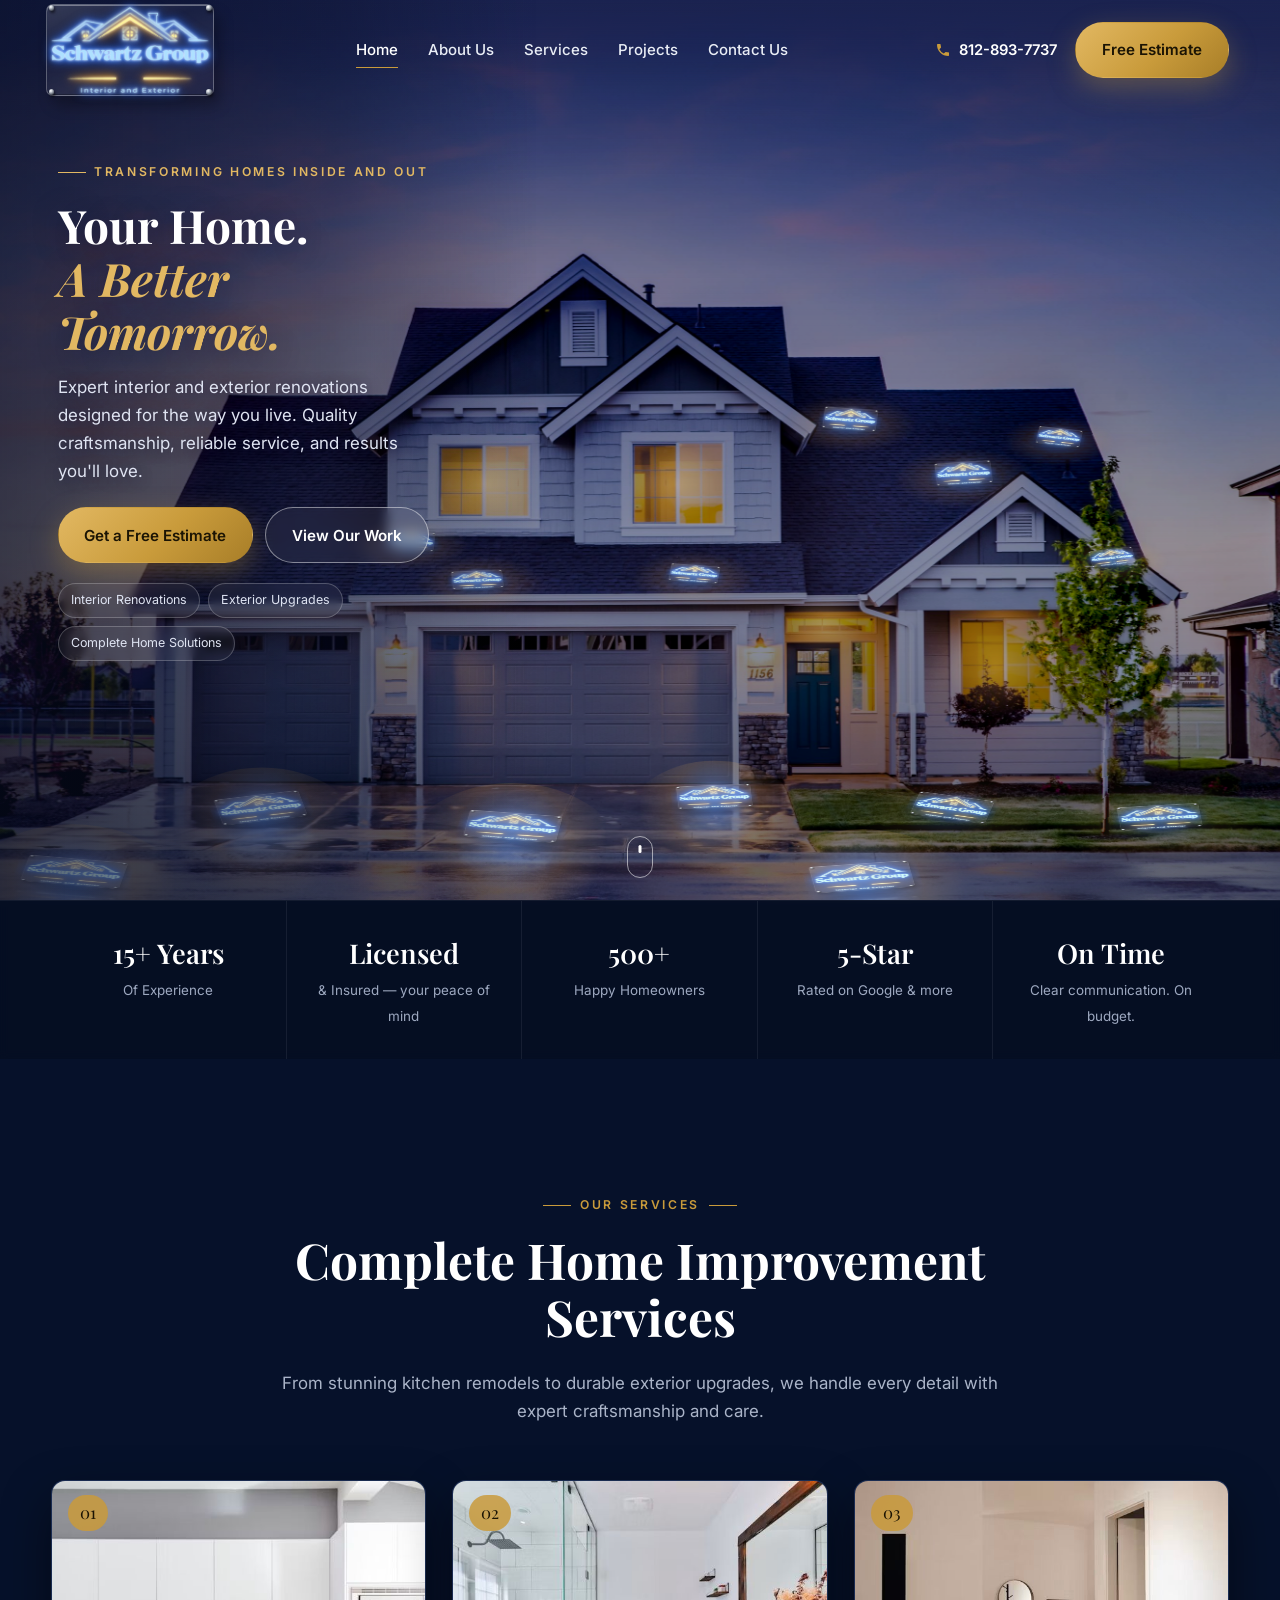
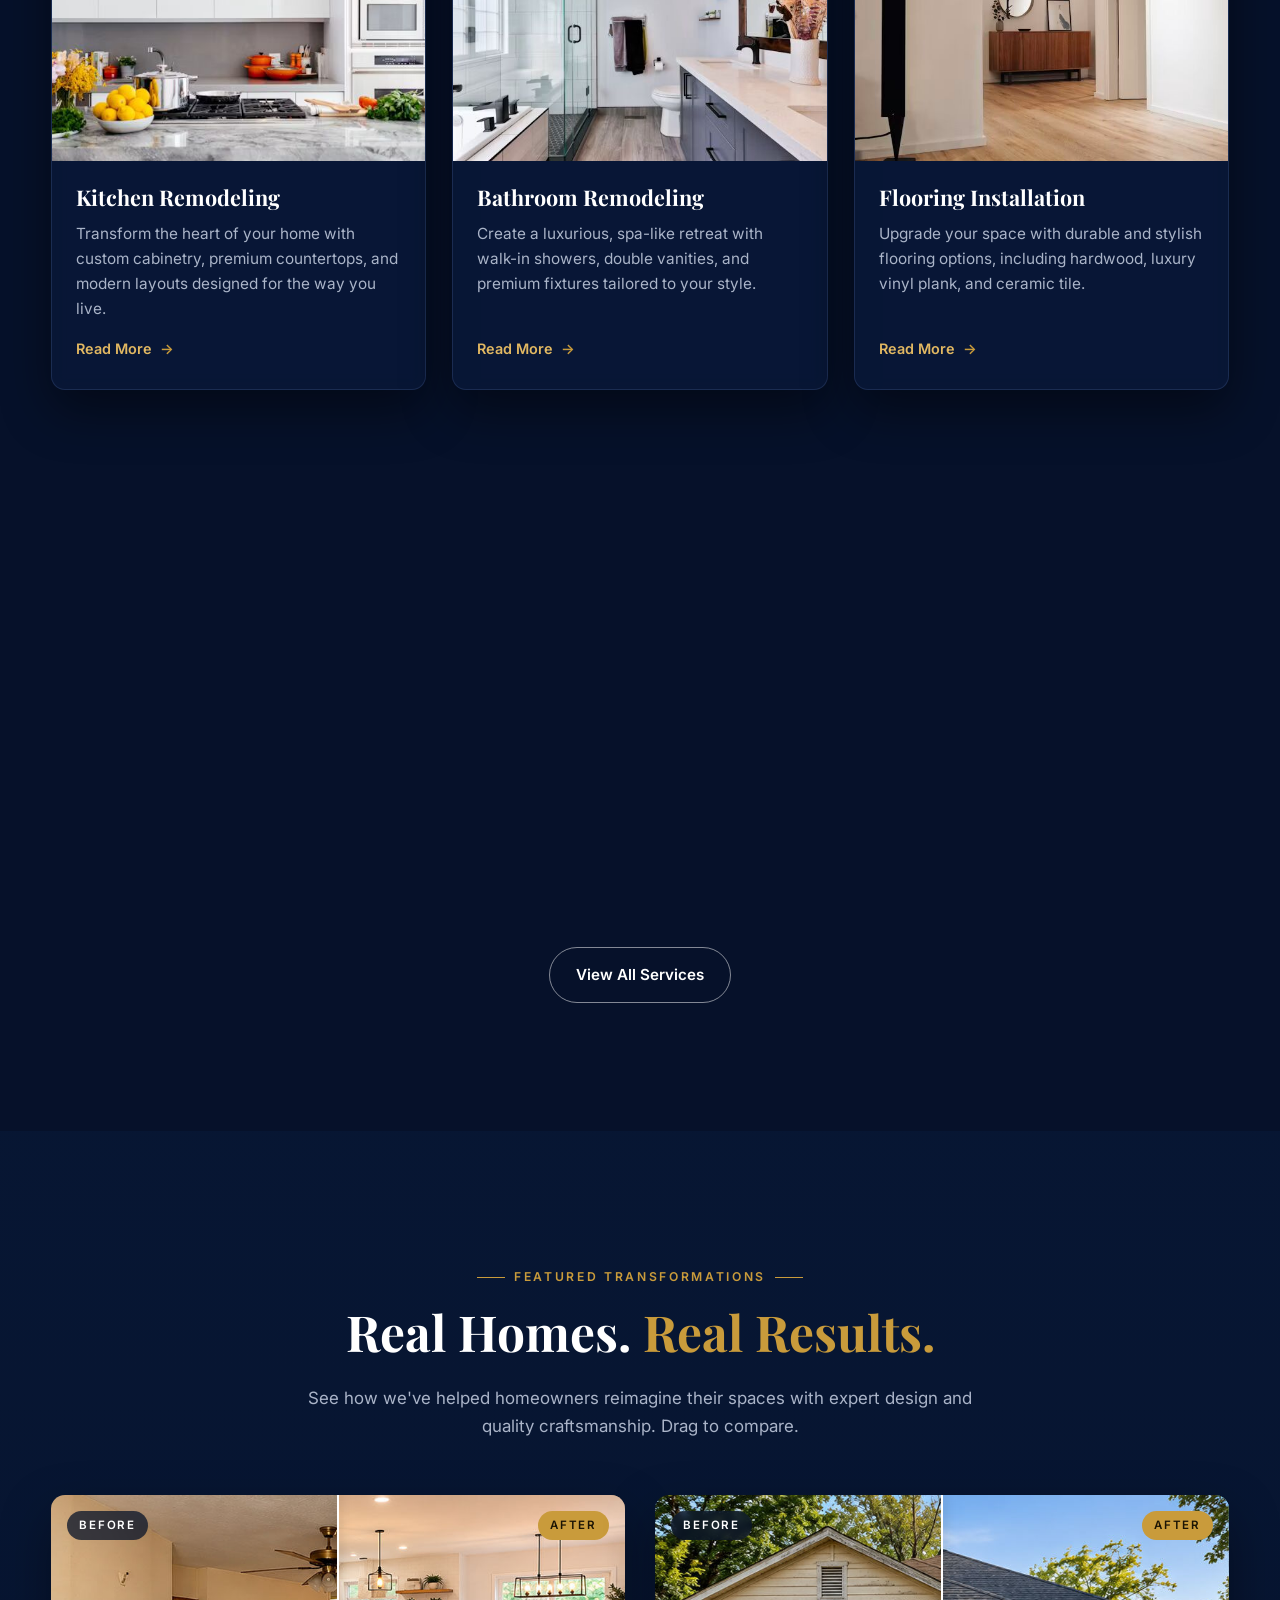
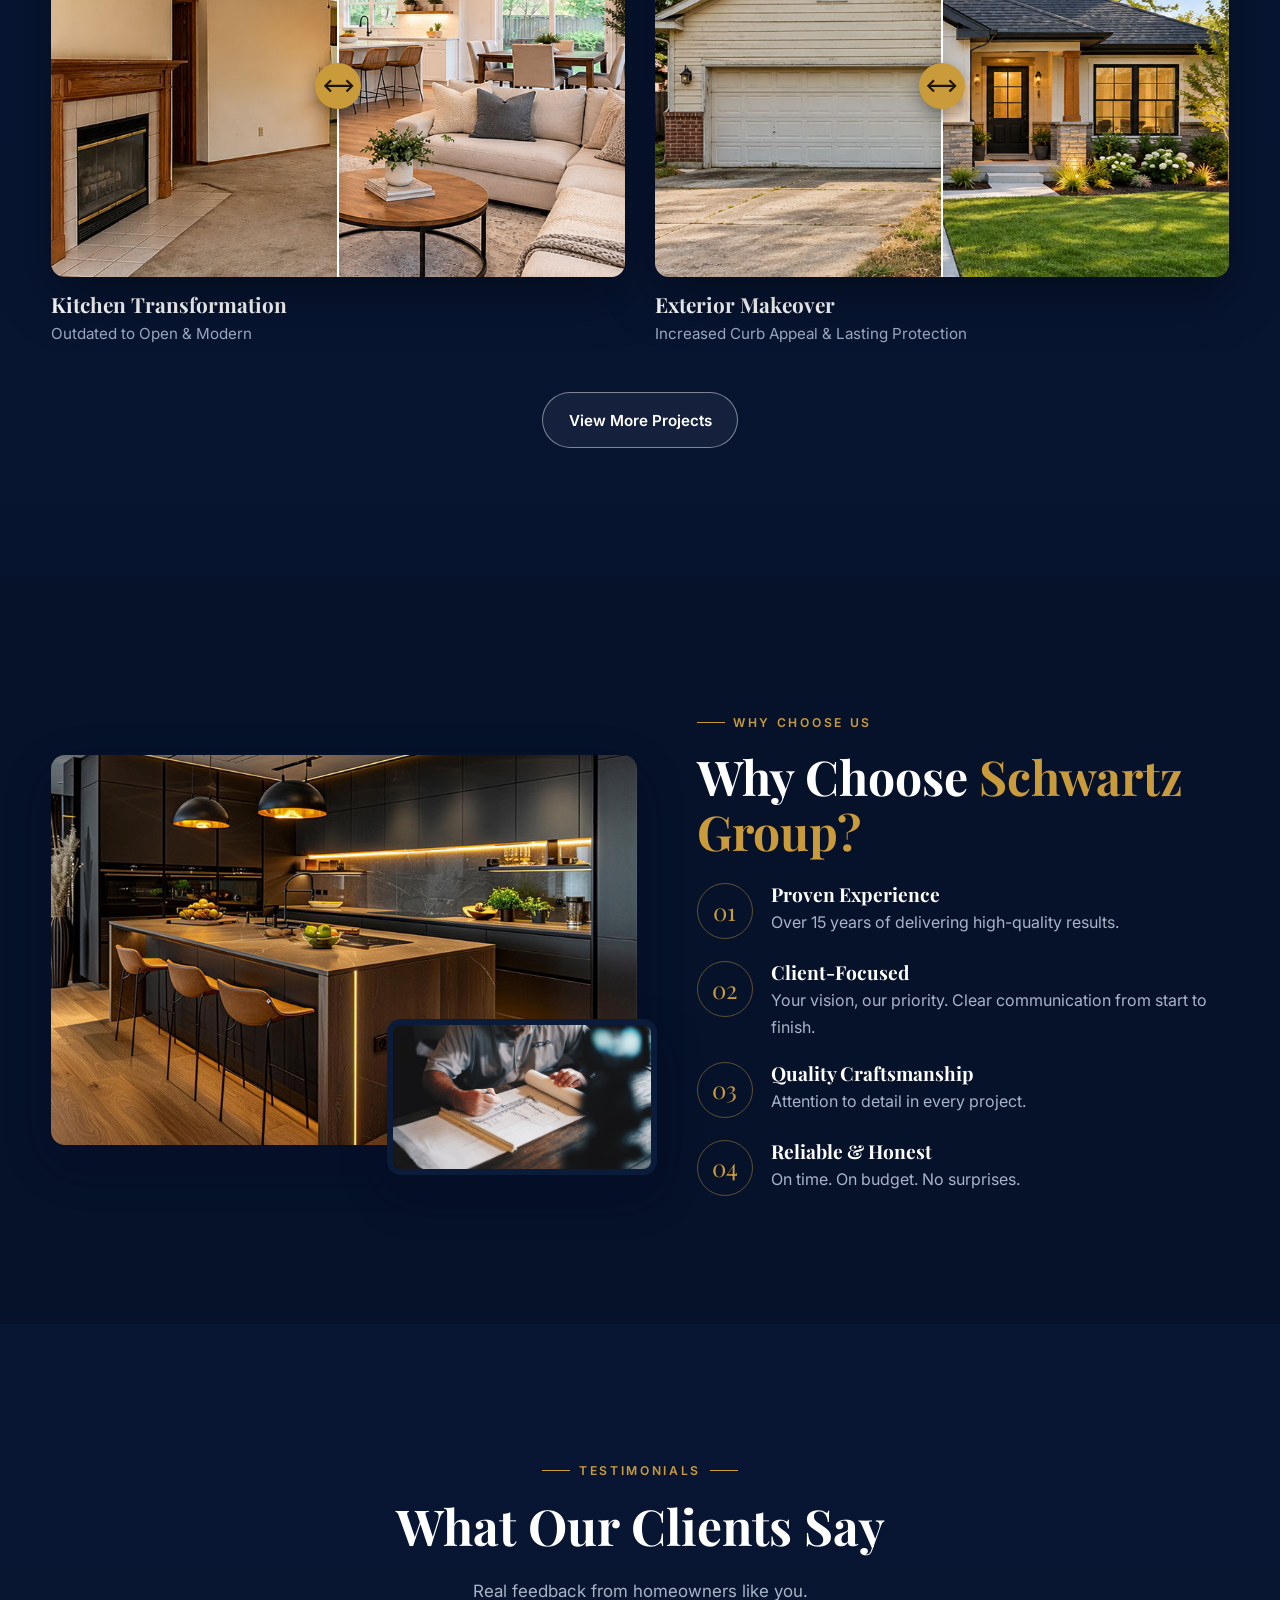
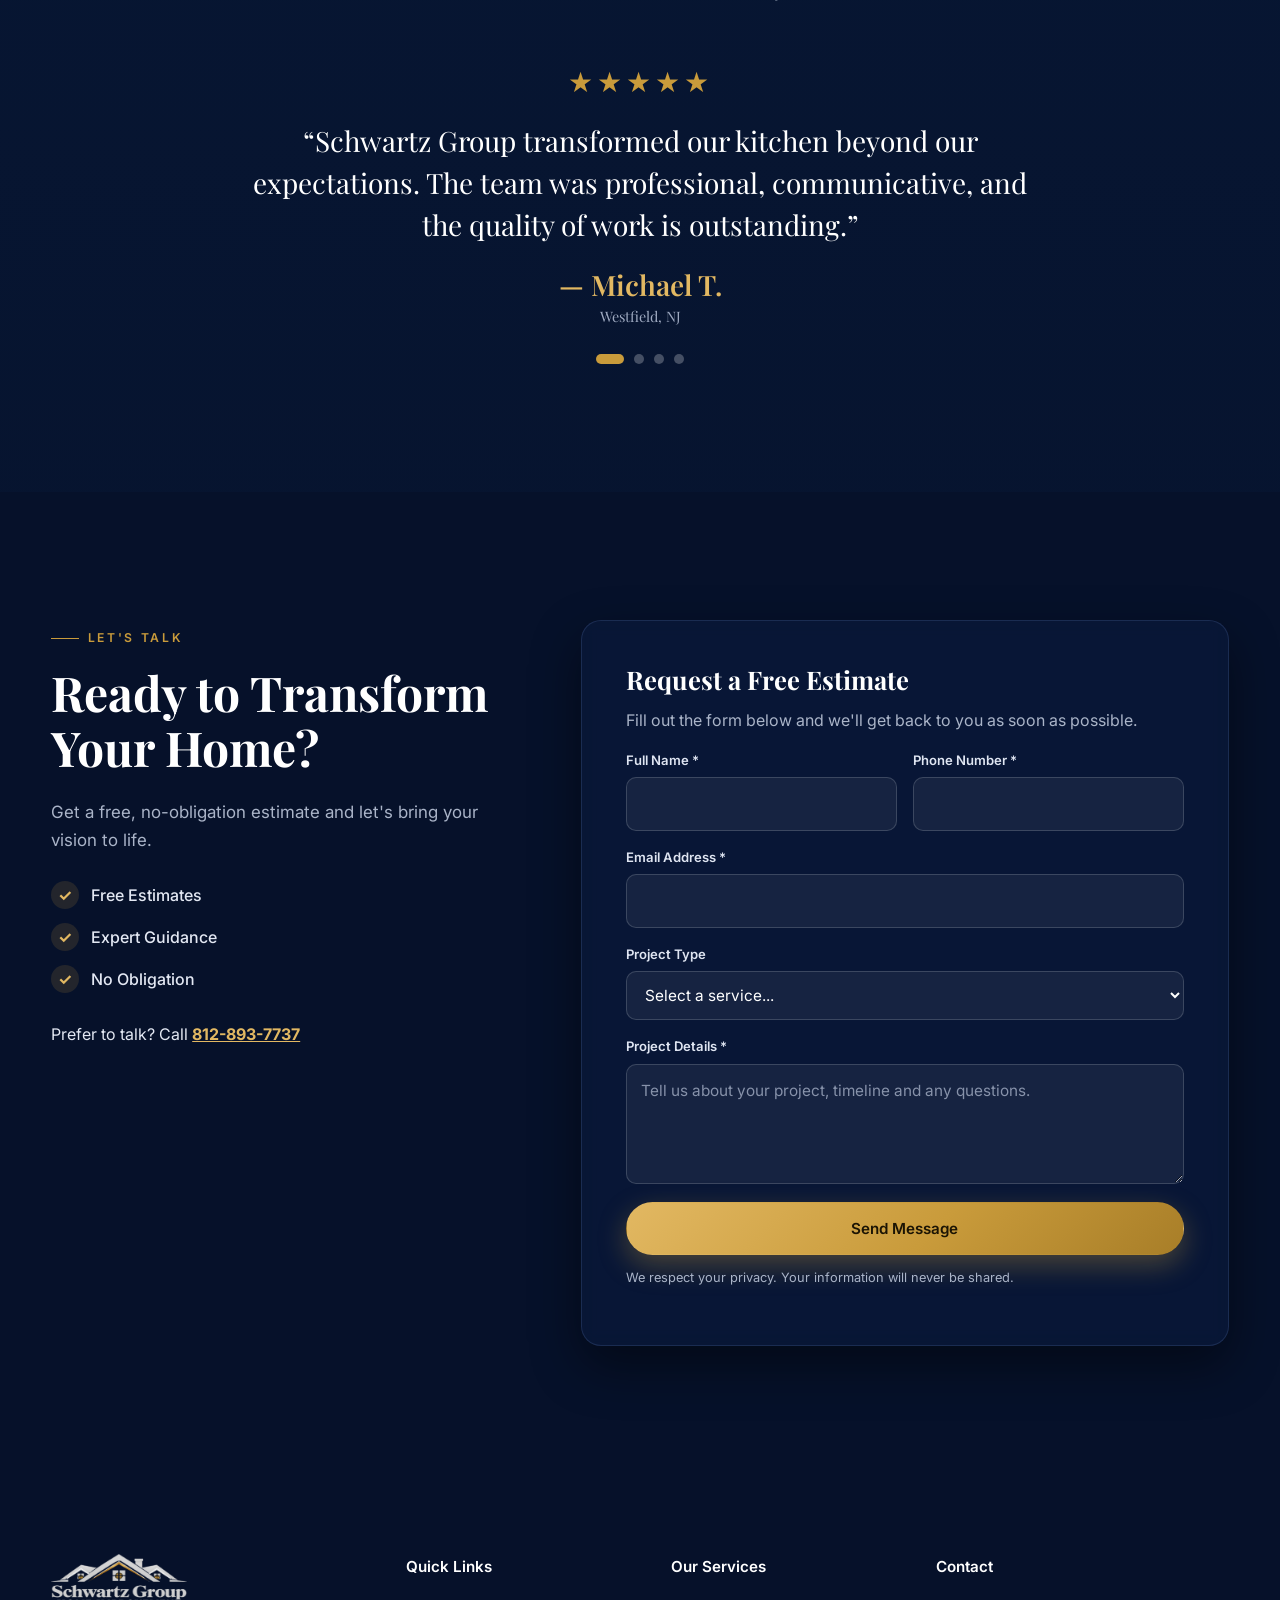
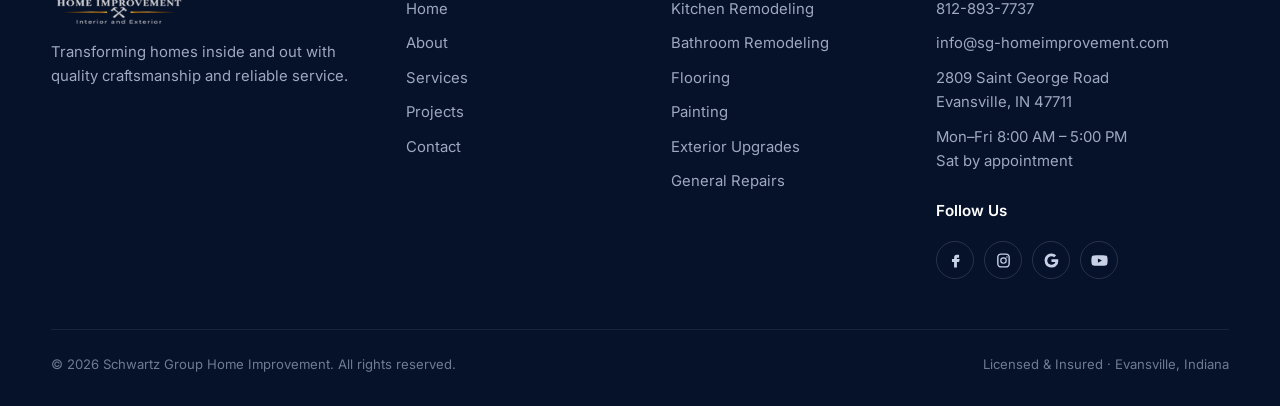
==== commit 12584252: "Cut the floating neon-sign noise, make the logo read crisp and solid Site-wide, not just the hero: -" ====
--- a/index.html
+++ b/index.html
@@ -14,7 +14,7 @@
 <link rel="icon" type="image/png" href="/img/logo-small.png">
 <link rel="preconnect" href="https://fonts.googleapis.com"><link rel="preconnect" href="https://fonts.gstatic.com" crossorigin>
 <link href="https://fonts.googleapis.com/css2?family=Playfair+Display:ital,wght@0,500;0,600;0,700;1,600&family=Inter:wght@300;400;500;600;700&display=swap" rel="stylesheet">
-<link rel="stylesheet" href="/css/style.css?v=5">
+<link rel="stylesheet" href="/css/style.css?v=6">
 <script type="application/ld+json">{"@context":"https://schema.org","@type":"HomeAndConstructionBusiness","name":"Schwartz Group Home Improvement","telephone":"+1-812-893-7737","email":"info@sg-homeimprovement.com","url":"https://www.sg-homeimprovement.com","logo":"https://www.sg-homeimprovement.com/img/logo.png","image":"https://www.sg-homeimprovement.com/img/hero-house-1400.jpg","address":{"@type":"PostalAddress","streetAddress":"2809 Saint George Road","addressLocality":"Evansville","addressRegion":"IN","postalCode":"47711","addressCountry":"US"},"openingHours":"Mo-Fr 08:00-17:00","foundingDate":"2009"}</script>
 </head><body class="home">
 <svg width="0" height="0" style="position:absolute" aria-hidden="true"><filter id="leafwind" x="-5%" y="-5%" width="110%" height="110%"><feTurbulence type="fractalNoise" baseFrequency="0.018 0.03" numOctaves="2" seed="3" result="n"><animate attributeName="baseFrequency" dur="7s" values="0.018 0.03;0.022 0.036;0.016 0.028;0.018 0.03" repeatCount="indefinite"/></feTurbulence><feDisplacementMap in="SourceGraphic" in2="n" scale="5" xChannelSelector="R" yChannelSelector="G"><animate attributeName="scale" dur="3.3s" values="3;6;4;7;3" repeatCount="indefinite"/></feDisplacementMap></filter></svg>
@@ -185,7 +185,6 @@
     <div class="footer-bottom"><span>© <span id="year">2026</span> Schwartz Group Home Improvement. All rights reserved.</span><span>Licensed &amp; Insured · Evansville, Indiana</span></div>
   </div>
 </footer>
-<script src="/js/neon-field.js?v=5" defer></script>
-<script src="/js/main.js?v=5" defer></script>
+<script src="/js/main.js?v=6" defer></script>
 </body>
 </html>
--- a/css/style.css
+++ b/css/style.css
@@ -46,8 +46,8 @@
 .brand .nsign{width:158px;transition:transform .3s}
 .brand:hover .nsign{transform:scale(1.04)}
 .brand .nsign .backer{border-radius:7px}
-.brand .nsign .lit.blue{filter:brightness(1.25) drop-shadow(0 0 1px #fff) drop-shadow(0 0 2px #7fb4ff) drop-shadow(0 0 6px #3f86ff) drop-shadow(0 0 14px #2a6dff)}
-.brand .nsign .lit.gold{filter:brightness(1.3) drop-shadow(0 0 1px #fff7e0) drop-shadow(0 0 2px #ffcf6b) drop-shadow(0 0 6px #ffae2b) drop-shadow(0 0 14px #ff9800)}
+.brand .nsign .lit.blue{filter:brightness(1.1) drop-shadow(0 0 1px #fff) drop-shadow(0 0 2px #6fa8ff) drop-shadow(0 0 5px #2a6dff)}
+.brand .nsign .lit.gold{filter:brightness(1.12) drop-shadow(0 0 1px #fff7e0) drop-shadow(0 0 2px #ffc155) drop-shadow(0 0 5px #ff9800)}
 .brand .nsign .glass{opacity:.6}
 .main-nav{display:flex;gap:30px}
 .main-nav a{color:#e9edf5;text-decoration:none;font-weight:500;font-size:.94rem;position:relative;padding:6px 0}
@@ -114,10 +114,10 @@
 .nsign .glass{filter:grayscale(1) brightness(1.5) contrast(.8) drop-shadow(1px 2px 1.5px rgba(0,0,0,.55));opacity:.42}
 /* lit tubes */
 .nsign .lit{opacity:0}
-.nsign .lit.blue{filter:brightness(1.25) drop-shadow(0 0 1px #fff) drop-shadow(0 0 3px #7fb4ff) drop-shadow(0 0 9px #3f86ff) drop-shadow(0 0 22px #2a6dff)}
-.nsign .lit.gold{filter:brightness(1.3) drop-shadow(0 0 1px #fff7e0) drop-shadow(0 0 3px #ffcf6b) drop-shadow(0 0 10px #ffae2b) drop-shadow(0 0 24px #ff9800)}
+.nsign .lit.blue{filter:brightness(1.12) drop-shadow(0 0 1px #fff) drop-shadow(0 0 3px #6fa8ff) drop-shadow(0 0 8px #2a6dff)}
+.nsign .lit.gold{filter:brightness(1.14) drop-shadow(0 0 1px #fff7e0) drop-shadow(0 0 3px #ffc155) drop-shadow(0 0 8px #ff9800)}
 .sign-on .nsign .lit{opacity:1}
-.sign-on .nsign .glass{opacity:.15}
+.sign-on .nsign .glass{opacity:.06}
 .nsign .label{position:absolute;left:0;right:0;top:104%;text-align:center;font-size:clamp(9px,.55vw,12px);letter-spacing:.3em;color:rgba(255,255,255,.0)}
 
 /* cable */
@@ -175,13 +175,6 @@
 .scroll-cue::after{content:"";position:absolute;left:50%;top:8px;width:3px;height:8px;border-radius:2px;background:#fff;transform:translateX(-50%);animation:cue 1.8s infinite}
 @keyframes cue{0%{opacity:0;transform:translate(-50%,0)}40%{opacity:1}100%{opacity:0;transform:translate(-50%,14px)}}
 
-/* Floating mini neon signs (foreground objects) */
-.emblems{position:fixed;inset:0;pointer-events:none;z-index:50;overflow:hidden}
-.emblem{position:absolute;left:0;top:0;will-change:transform}
-.emblem img{position:absolute;inset:0;width:100%;height:auto;transition:opacity .15s}
-.emblem .on{opacity:0}.sign-on .emblem .on{opacity:1}.sign-on .emblem .off{opacity:0}
-.emblem.near{filter:blur(3px)}
-.emblem.far{filter:blur(.9px) brightness(.85)}
 /* Trust bar */
 .trust{background:var(--navy-2);color:#cfd6e6;border-top:1px solid rgba(255,255,255,.06)}
 .trust .container{display:grid;grid-template-columns:repeat(5,1fr);gap:0}
@@ -424,11 +417,9 @@
 :root{--beige:#07132a;--ink:#e3e8f3;--muted:#aab4c8}
 body{background:#06112a;color:var(--ink)}
 h1,h2,h3,h4{color:#fff}
-/* living wall of tiny neon signs (canvas, js/neon-field.js) shows through every section */
-.neon-field{position:fixed;inset:0;z-index:0;pointer-events:none;display:block}
 main,.site-footer,.cta-band{position:relative;z-index:1}
 .section,.trust,.site-footer{position:relative;background-color:transparent}
-.site-header{z-index:100}.mobile-nav{z-index:99}.emblems{z-index:60}
+.site-header{z-index:100}.mobile-nav{z-index:99}
 /* readable veil over the pattern */
 .section>.container,.site-footer>.container{position:relative}
 .section>.container::before{content:"";position:absolute;inset:-30px -4vw;z-index:-1;pointer-events:none;background:radial-gradient(70% 60% at 50% 45%,rgba(6,17,42,.62),rgba(6,17,42,.15) 75%,transparent)}
@@ -491,8 +482,6 @@
 /* touch: it gets nudged like a real object, then settles */
 .lay:hover .obj,.lay.bump .obj{transform:scaleY(var(--sq)) rotate(calc(var(--r) + 14deg)) translateY(-14%)}
 
-/* no blur anywhere on the small signs */
-.emblem.near,.emblem.far{filter:none}
 @media (max-width:820px){
   .hero{min-height:0;height:auto;padding-bottom:calc(128vw / 1.5006)}
   .hero-inner{min-height:0;height:auto}
